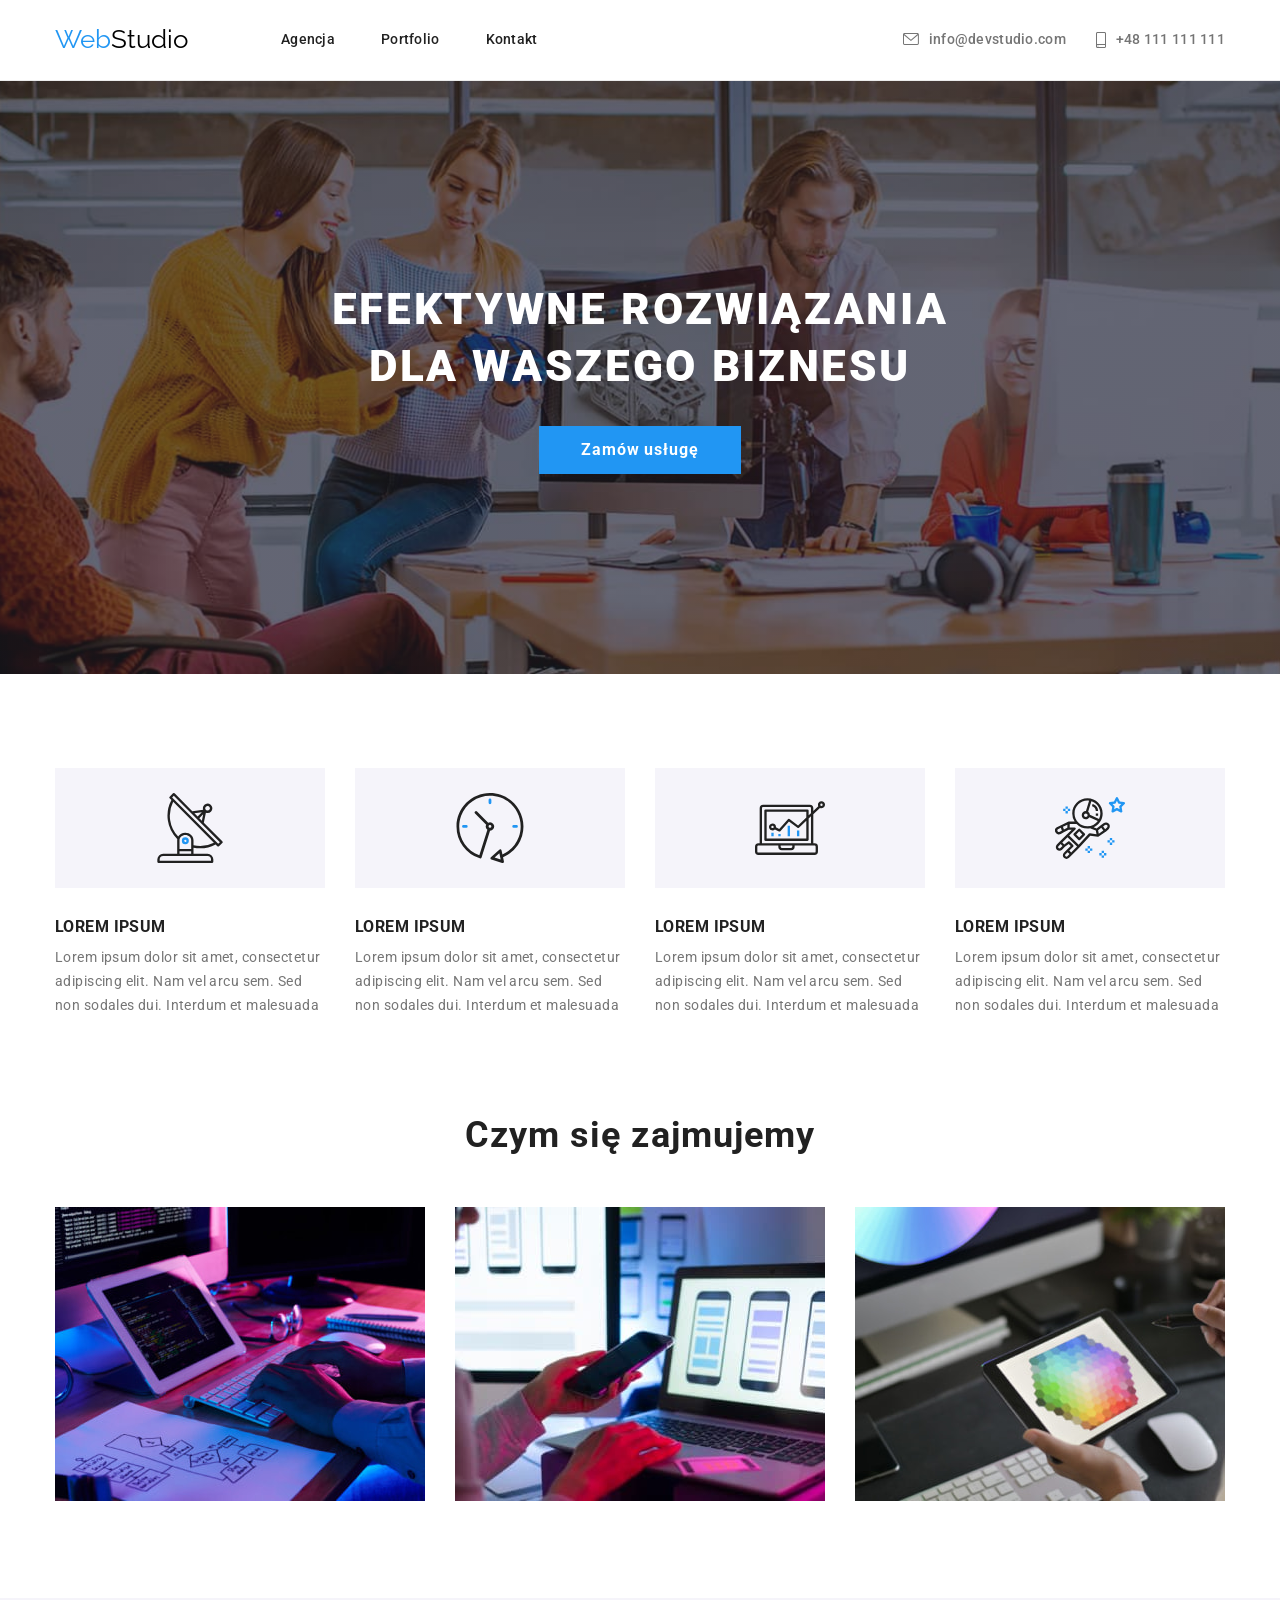
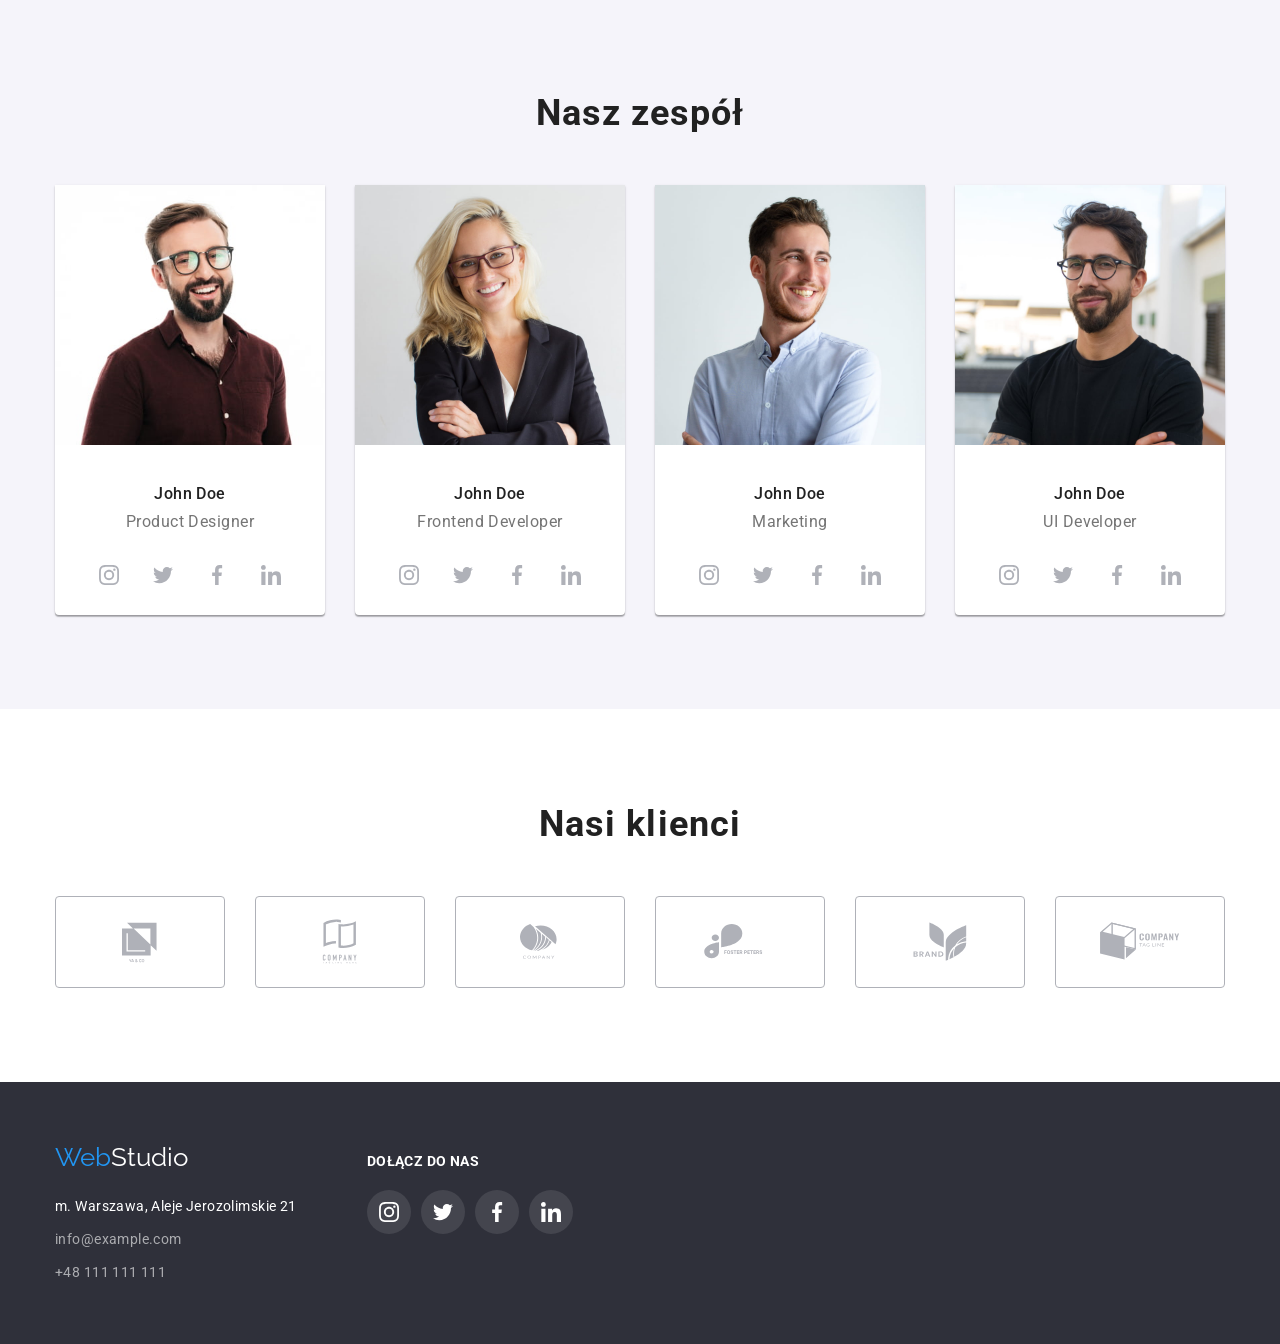
==== index.html @ 9d27f9e3 "contact icons coding changes" ====
<!DOCTYPE html>
<html lang="pl">
  <head>
    <meta charset="utf-8" />
    <link
      rel="stylesheet"
      href="https://cdnjs.cloudflare.com/ajax/libs/modern-normalize/1.1.0/modern-normalize.min.css"
    />
    <link rel="preconnect" href="https://fonts.googleapis.com" />
    <link rel="preconnect" href="https://fonts.gstatic.com" crossorigin />
    <link
      href="https://fonts.googleapis.com/css2?family=Raleway:wght@700&family=Roboto:wght@400;500;700;900&display=swap"
      rel="stylesheet"
    />
    <link rel="stylesheet" href="./css/styles.css" />
    <title>WebStudio - agencja interaktywna</title>
  </head>
  <body>
    <header>
      <div class="container header">
        <a href="./" class="logo"> <span class="logo-blue">Web</span>Studio</a>
        <nav>
          <ul class="nav-links">
            <li><a href="#">Agencja</a></li>
            <li>
              <a href="./portfolio.html">Portfolio</a>
            </li>
            <li><a href="#">Kontakt</a></li>
          </ul>
        </nav>
        <ul class="nav-links contact">
          <li class="contact-icons">
            <a href="mailto:info@devstudio.com">
              <svg width="16" height="12">
                <use href="./images/icons.svg#icon-envelope"></use>
              </svg>
              info@devstudio.com
            </a>
          </li>
          <li class="contact-icons">
            <a href="tel:+48111111111">
              <svg width="10" height="16">
                <use href="./images/icons.svg#icon-smartphone"></use>
              </svg>
              +48 111 111 111
            </a>
          </li>
        </ul>
      </div>
    </header>
    <main>
      <section class="section order">
        <div class="container">
          <h1>
            Efektywne rozwiązania
            <br />
            dla waszego biznesu
          </h1>
          <button type="button" class="order-button">Zamów usługę</button>
        </div>
      </section>
      <section class="section examples">
        <div class="container">
          <ul class="examples-cards">
            <li class="examples-cards-item">
              <div class="examples-icons-bg">
                <svg class="examples-icons" width="70" height="70">
                  <use href="images/icons.svg#icon-antenna"></use>
                </svg>
              </div>
              <h3>Lorem ipsum</h3>
              <p>
                Lorem ipsum dolor sit amet, consectetur adipiscing elit. Nam vel arcu sem. Sed non sodales dui. Interdum
                et malesuada
              </p>
            </li>
            <li class="examples-cards-item">
              <div class="examples-icons-bg">
                <svg class="examples-icons" width="70" height="70">
                  <use href="images/icons.svg#icon-clock"></use>
                </svg>
              </div>
              <h3>Lorem ipsum</h3>
              <p>
                Lorem ipsum dolor sit amet, consectetur adipiscing elit. Nam vel arcu sem. Sed non sodales dui. Interdum
                et malesuada
              </p>
            </li>
            <li class="examples-cards-item">
              <div class="examples-icons-bg">
                <svg class="examples-icons" width="70" height="70">
                  <use href="images/icons.svg#icon-diagram"></use>
                </svg>
              </div>
              <h3>Lorem ipsum</h3>
              <p>
                Lorem ipsum dolor sit amet, consectetur adipiscing elit. Nam vel arcu sem. Sed non sodales dui. Interdum
                et malesuada
              </p>
            </li>
            <li class="examples-cards-item">
              <div class="examples-icons-bg">
                <svg class="examples-icons" width="70" height="70">
                  <use href="images/icons.svg#icon-astronaut"></use>
                </svg>
              </div>
              <h3>Lorem ipsum</h3>
              <p>
                Lorem ipsum dolor sit amet, consectetur adipiscing elit. Nam vel arcu sem. Sed non sodales dui. Interdum
                et malesuada
              </p>
            </li>
          </ul>
          <h2>Czym się zajmujemy</h2>
          <ul class="info-cards">
            <li>
              <img
                src="images/box-1.jpg"
                alt="Schemat blokowy na kartce papieru, dłonie na klawiaturze, tablet i monitor"
                width="370"
                height="294"
              />
            </li>
            <li>
              <img src="images/box-2.jpg" alt="Dłonie trzymają smartfon i dotykają laptopa" width="370" height="294" />
            </li>
            <li>
              <img src="images/box-3.jpg" alt="Dłonie trzymają tablet i rysik, w tle iMac" width="370" height="294" />
            </li>
          </ul>
        </div>
      </section>
      <section class="section team">
        <div class="container">
          <h2>Nasz zespół</h2>
          <ul class="team-cards">
            <li>
              <figure>
                <img src="images/product.jpg" alt="Osoba zajmująca się tworzeniem produktów" width="270" height="260" />
                <figcaption>
                  <span class="team-name">John Doe</span>
                  <br />
                  <span class="team-descr">Product Designer</span>
                </figcaption>
              </figure>
              <ul class="team-social">
                <li>
                  <a href="#">
                    <svg class="team-social-icon" width="20" height="20">
                      <use href="./images/icons.svg#icon-instagram"></use>
                    </svg>
                  </a>
                </li>
                <li>
                  <a href="#">
                    <svg class="team-social-icon" width="20" height="20">
                      <use href="./images/icons.svg#icon-twitter"></use>
                    </svg>
                  </a>
                </li>
                <li>
                  <a href="#">
                    <svg class="team-social-icon" width="20" height="20">
                      <use href="./images/icons.svg#icon-facebook"></use>
                    </svg>
                  </a>
                </li>
                <li>
                  <a href="#">
                    <svg class="team-social-icon" width="20" height="20">
                      <use href="./images/icons.svg#icon-linkedin"></use>
                    </svg>
                  </a>
                </li>
              </ul>
            </li>
            <li>
              <figure>
                <img src="images/frontend.jpg" alt="Osoba zajmująca się frontendem" width="270" height="260" />
                <figcaption>
                  <span class="team-name">John Doe</span>
                  <br />
                  <span class="team-descr">Frontend Developer</span>
                </figcaption>
              </figure>
              <ul class="team-social">
                <li>
                  <a href="#">
                    <svg class="team-social-icon" width="20" height="20">
                      <use href="./images/icons.svg#icon-instagram"></use>
                    </svg>
                  </a>
                </li>
                <li>
                  <a href="#">
                    <svg class="team-social-icon" width="20" height="20">
                      <use href="./images/icons.svg#icon-twitter"></use>
                    </svg>
                  </a>
                </li>
                <li>
                  <a href="#">
                    <svg class="team-social-icon" width="20" height="20">
                      <use href="./images/icons.svg#icon-facebook"></use>
                    </svg>
                  </a>
                </li>
                <li>
                  <a href="#">
                    <svg class="team-social-icon" width="20" height="20">
                      <use href="./images/icons.svg#icon-linkedin"></use>
                    </svg>
                  </a>
                </li>
              </ul>
            </li>
            <li>
              <figure>
                <img src="images/marketing.jpg" alt="Osoba zajmująca się marketingiem" width="270" height="260" />
                <figcaption>
                  <span class="team-name">John Doe</span>
                  <br />
                  <span class="team-descr">Marketing</span>
                </figcaption>
              </figure>
              <ul class="team-social">
                <li>
                  <a href="#">
                    <svg class="team-social-icon" width="20" height="20">
                      <use href="./images/icons.svg#icon-instagram"></use>
                    </svg>
                  </a>
                </li>
                <li>
                  <a href="#">
                    <svg class="team-social-icon" width="20" height="20">
                      <use href="./images/icons.svg#icon-twitter"></use>
                    </svg>
                  </a>
                </li>
                <li>
                  <a href="#">
                    <svg class="team-social-icon" width="20" height="20">
                      <use href="./images/icons.svg#icon-facebook"></use>
                    </svg>
                  </a>
                </li>
                <li>
                  <a href="#">
                    <svg class="team-social-icon" width="20" height="20">
                      <use href="./images/icons.svg#icon-linkedin"></use>
                    </svg>
                  </a>
                </li>
              </ul>
            </li>
            <li>
              <figure>
                <img src="images/ui.jpg" alt="Osoba zajmująca się interfejsem" width="270" height="260" />
                <figcaption>
                  <span class="team-name">John Doe</span>
                  <br />
                  <span class="team-descr">UI Developer</span>
                </figcaption>
              </figure>
              <ul class="team-social">
                <li>
                  <a href="#">
                    <svg class="team-social-icon" width="20" height="20">
                      <use href="./images/icons.svg#icon-instagram"></use>
                    </svg>
                  </a>
                </li>
                <li>
                  <a href="#">
                    <svg class="team-social-icon" width="20" height="20">
                      <use href="./images/icons.svg#icon-twitter"></use>
                    </svg>
                  </a>
                </li>
                <li>
                  <a href="#">
                    <svg class="team-social-icon" width="20" height="20">
                      <use href="./images/icons.svg#icon-facebook"></use>
                    </svg>
                  </a>
                </li>
                <li>
                  <a href="#">
                    <svg class="team-social-icon" width="20" height="20">
                      <use href="./images/icons.svg#icon-linkedin"></use>
                    </svg>
                  </a>
                </li>
              </ul>
            </li>
          </ul>
        </div>
      </section>
      <section class="section client">
        <div class="container">
          <h2>Nasi klienci</h2>
          <ul class="client-cards">
            <li>
              <a href="#">
                <svg class="client-logo" width="170" height="92">
                  <use href="images/icons.svg#icon-client-1"></use>
                </svg>
              </a>
            </li>
            <li>
              <a href="#">
                <svg class="client-logo" width="170" height="92">
                  <use href="images/icons.svg#icon-client-2"></use>
                </svg>
              </a>
            </li>
            <li>
              <a href="#">
                <svg class="client-logo" width="170" height="92">
                  <use href="images/icons.svg#icon-client-3"></use>
                </svg>
              </a>
            </li>
            <li>
              <a href="#">
                <svg class="client-logo" width="170" height="92">
                  <use href="images/icons.svg#icon-client-4"></use>
                </svg>
              </a>
            </li>
            <li>
              <a href="#">
                <svg class="client-logo" width="170" height="92">
                  <use href="images/icons.svg#icon-client-5"></use>
                </svg>
              </a>
            </li>
            <li>
              <a href="#">
                <svg class="client-logo" width="170" height="92">
                  <use href="images/icons.svg#icon-client-6"></use>
                </svg>
              </a>
            </li>
          </ul>
        </div>
      </section>
    </main>
    <footer>
      <div class="container footer">
        <div class="footer-address">
          <a href="/" class="logo logo-white"><span class="logo-blue">Web</span>Studio</a>
          <address>
            <p>m. Warszawa, Aleje Jerozolimskie 21</p>
            <p><a href="mailto:info@example.com">info@example.com</a></p>
            <p><a href="tel:+48111111111">+48 111 111 111</a></p>
          </address>
        </div>
        <div class="footer-social">
          <h4>Dołącz do nas</h4>
          <ul class="footer-social-icons">
            <li>
              <a href="#">
                <svg class="footer-social-icon" width="20" height="20">
                  <use href="./images/icons.svg#icon-instagram"></use>
                </svg>
              </a>
            </li>
            <li>
              <a href="#">
                <svg class="footer-social-icon" width="20" height="20">
                  <use href="./images/icons.svg#icon-twitter"></use>
                </svg>
              </a>
            </li>
            <li>
              <a href="#">
                <svg class="footer-social-icon" width="20" height="20">
                  <use href="./images/icons.svg#icon-facebook"></use>
                </svg>
              </a>
            </li>
            <li>
              <a href="#">
                <svg class="footer-social-icon" width="20" height="20">
                  <use href="./images/icons.svg#icon-linkedin"></use>
                </svg>
              </a>
            </li>
          </ul>
        </div>
      </div>
    </footer>
  </body>
</html>
---- css/styles.css ----
:root {
  --white-color: #fff;
  --team-color: #f5f4fa;
  --black-color: #000;
  --brand-color: #212121;
  --link-color: #2196f3;
  --contact-color: #757575;
  --icons-color: #afb1b8;
  --border-color: #eee;
  --footer-contact-color: rgba(255, 255, 255, 0.6);
  --bg-color: #2f303a;
}

* {
  box-sizing: border-box;
}

body {
  font-family: 'Roboto', sans-serif;
  color: var(--brand-color);
}

h1,
h2,
h3,
h4,
h5,
h6,
p,
figure,
ul {
  margin: 0;
  padding: 0;
}

ul {
  list-style: none;
}

header {
  border-bottom: 1px solid #ececec;
}

header .container {
  padding-top: 24px;
  padding-bottom: 25px;
}

.container {
  max-width: 1200px;
  margin: 0 auto;
  padding: 0 15px;
}

.section {
  padding: 94px 0;
}

.header {
  display: flex;
  align-items: center;
  justify-content: space-between;
}

.logo {
  font-family: 'Raleway', sans-serif;
  font-size: 26px;
  text-decoration: none;
  line-height: 1.2;
  color: var(--black-color);
}

.logo-white {
  color: var(--white-color);
}

.nav-links {
  display: flex;
  flex-direction: row;
}

.nav-links li a {
  color: var(--brand-color);
  font-weight: 500;
  font-size: 14px;
  letter-spacing: 0.02em;
  line-height: 1.1;
  text-decoration: none;
}

.nav-links li a:hover,
.logo-blue,
.nav-links li a:focus,
.contact-links li a:hover,
.contact-links li a:focus {
  color: var(--link-color);
}

nav {
  flex-grow: 1;
  margin-left: 93px;
}

.nav-links li:not(:last-child) {
  margin-right: 46px;
}

.contact li:not(:last-child) {
  margin-right: 30px;
}

.contact .contact-icons a {
  fill: var(--contact-color);
  color: var(--contact-color);
}

.contact .contact-icons a:hover,
.contact .contact-icons a:focus {
  fill: var(--link-color);
}

.contact .contact-icons svg {
  margin-right: 10px;
}

.order {
  max-width: 1600px;
  background-image: linear-gradient(to right, rgba(47, 48, 58, 0.4), rgba(47, 48, 58, 0.4)),
    url('../images/order-bg.jpg');
  background-repeat: no-repeat;
  background-position: center;
  background-size: cover;
  margin: auto;
}

.order .container {
  padding-top: 106px;
  padding-bottom: 106px;
}

.order h1 {
  text-align: center;
  text-transform: uppercase;
  font-weight: 900;
  font-size: 44px;
  line-height: 1.3;
  letter-spacing: 0.06em;
  color: var(--white-color);
}

.order button {
  margin-top: 30px;
}

.order-button {
  margin: 0 auto;
  display: block;
  border: 0;
  text-align: center;
  letter-spacing: 0.06em;
  font-weight: 700;
  font-size: 16px;
  line-height: 1.8;
  padding: 10px 42px;
  background-color: var(--link-color);
  color: var(--white-color);
}

.examples-cards,
.portfolio,
.info-cards,
.team-cards,
.client-cards {
  display: flex;
  flex-wrap: wrap;
  gap: 30px;
}

.examples {
  font-size: 14px;
  letter-spacing: 0.03em;
}

.examples-cards li {
  flex-basis: calc((100% - 90px) / 4);
}

.client-cards li {
  flex-basis: calc((100% - 150px) / 6);
}

.info-cards li,
.portfolio li {
  flex-basis: calc((100% - 60px) / 3);
}

.examples-cards-item h3 {
  font-weight: 700;
  line-height: 1.1;
  text-transform: uppercase;
  color: var(--brand-color);
}

.examples-cards-item p {
  margin-top: 10px;
  font-weight: 400;
  line-height: 1.7;
  color: var(--contact-color);
}

.examples-icons-bg {
  background-color: var(--team-color);
  padding: 25px 100px;
  margin-bottom: 30px;
}

.examples-icons,
.client-logo {
  display: block;
  margin: 0 auto;
}

.client-logo {
  border: 1px solid var(--icons-color);
  border-radius: 4px;
  fill: var(--icons-color);
}

.client-logo:hover,
.client-logo:focus {
  fill: var(--link-color);
  border-color: var(--link-color);
}

.examples h2 {
  margin-top: 96px;
}

.examples h2,
.team h2,
.client h2 {
  margin-bottom: 50px;
  font-weight: 700;
  font-size: 36px;
  line-height: 1.2;
  text-align: center;
  letter-spacing: 0.03em;
  color: var(--brand-color);
}

.team {
  background-color: var(--team-color);
}

.team-cards > li {
  background-color: var(--white-color);
  flex-basis: calc((100% - 90px) / 4);
  box-shadow: 0px 1px 3px rgba(0, 0, 0, 0.12), 0px 1px 1px rgba(0, 0, 0, 0.14), 0px 2px 1px rgba(0, 0, 0, 0.2);
  border-radius: 0px 0px 4px 4px;
}

.team-cards figcaption {
  margin-top: 30px;
  margin-bottom: 16px;
  font-size: 16px;
  line-height: 1.8;
  letter-spacing: 0.03em;
  text-align: center;
}

.team-cards .team-name {
  font-weight: 500;
  color: var(--brand-color);
}

.team-cards .team-descr {
  color: var(--contact-color);
}

.team-social {
  display: flex;
  align-items: center;
  justify-content: center;
  margin-bottom: 18px;
}

.team-social > li:not(:last-child),
.footer-social-icons > li:not(:last-child) {
  margin-right: 10px;
}

.team-social > li a {
  fill: var(--icons-color);
  padding: 12px;
  display: block;
}

.team-social > li a:hover,
.team-social > li a:focus {
  background-color: var(--link-color);
  border-radius: 50%;
  fill: var(--white-color);
}

footer {
  background-color: var(--bg-color);
}

footer .container {
  padding-top: 60px;
  padding-bottom: 60px;
}

.footer,
.footer-social-icons {
  display: flex;
  justify-content: flex-start;
}

.footer-address {
  margin-right: 70px;
}

.footer-address p {
  font-style: normal;
  font-size: 14px;
  line-height: 24px;
  letter-spacing: 0.03em;
}

.footer-address p:not(:first-child) {
  margin-top: 9px;
}

.footer-address p:first-child {
  color: var(--white-color);
}

.footer-address address {
  margin-top: 20px;
}

.footer-address p a {
  text-decoration: none;
  color: var(--footer-contact-color);
}

.footer-address p a:hover,
.footer-address p a:focus {
  background-color: var(--link-color);
}

.footer-social {
  margin-top: 12px;
}

.footer-social h4 {
  margin-bottom: 20px;
  color: var(--white-color);
  font-weight: 700;
  font-size: 14px;
  line-height: 1.1;
  letter-spacing: 0.03em;
  text-transform: uppercase;
}

.footer-social-icons > li a {
  fill: var(--white-color);
  display: block;
  padding: 12px;
  border-radius: 50%;
  background-color: rgba(255, 255, 255, 0.1);
}

.footer-social-icons > li a:hover,
.footer-social-icons > li a:focus {
  background-color: var(--link-color);
}

.no-gap,
.team-social-icon,
.footer-social-icon {
  display: block;
}

.portfolio-buttons {
  margin-bottom: 50px;
}

.portfolio-buttons-list,
.contact .contact-icons a {
  display: flex;
  justify-content: center;
  align-items: center;
}

.portfolio-buttons-list > li:not(:last-child) {
  margin-right: 8px;
}

.portfolio-buttons-list button {
  border: 0;
  border-radius: 4px;
  background-color: var(--team-color);
  color: var(--brand-color);
  font-weight: 500;
  font-size: 16px;
  line-height: 1.6;
  text-align: center;
  letter-spacing: 0.03em;
  padding: 6px 22px;
}

.portfolio-buttons-list button:focus,
.portfolio-buttons-list button:hover {
  box-shadow: 0px 3px 1px rgba(0, 0, 0, 0.1), 0px 1px 2px rgba(0, 0, 0, 0.08), 0px 2px 2px rgba(0, 0, 0, 0.12);
  background-color: var(--link-color);
  color: var(--white-color);
}

.portfolio-item:hover {
  box-shadow: 0px 1px 1px rgba(0, 0, 0, 0.12), 0px 4px 4px rgba(0, 0, 0, 0.06), 1px 4px 6px rgba(0, 0, 0, 0.16);
}

.portfolio figcaption {
  border-bottom: 1px solid var(--border-color);
  border-right: 1px solid var(--border-color);
  border-left: 1px solid var(--border-color);
  padding: 20px 24px;
}

.portfolio-item-name {
  font-weight: 700;
  font-size: 18px;
  line-height: 2;
  letter-spacing: 0.06em;
  color: var(--brand-color);
}

.portfolio-item-spec {
  font-weight: 400;
  font-size: 16px;
  line-height: 1.8;
  letter-spacing: 0.03em;
  color: var(--contact-color);
}
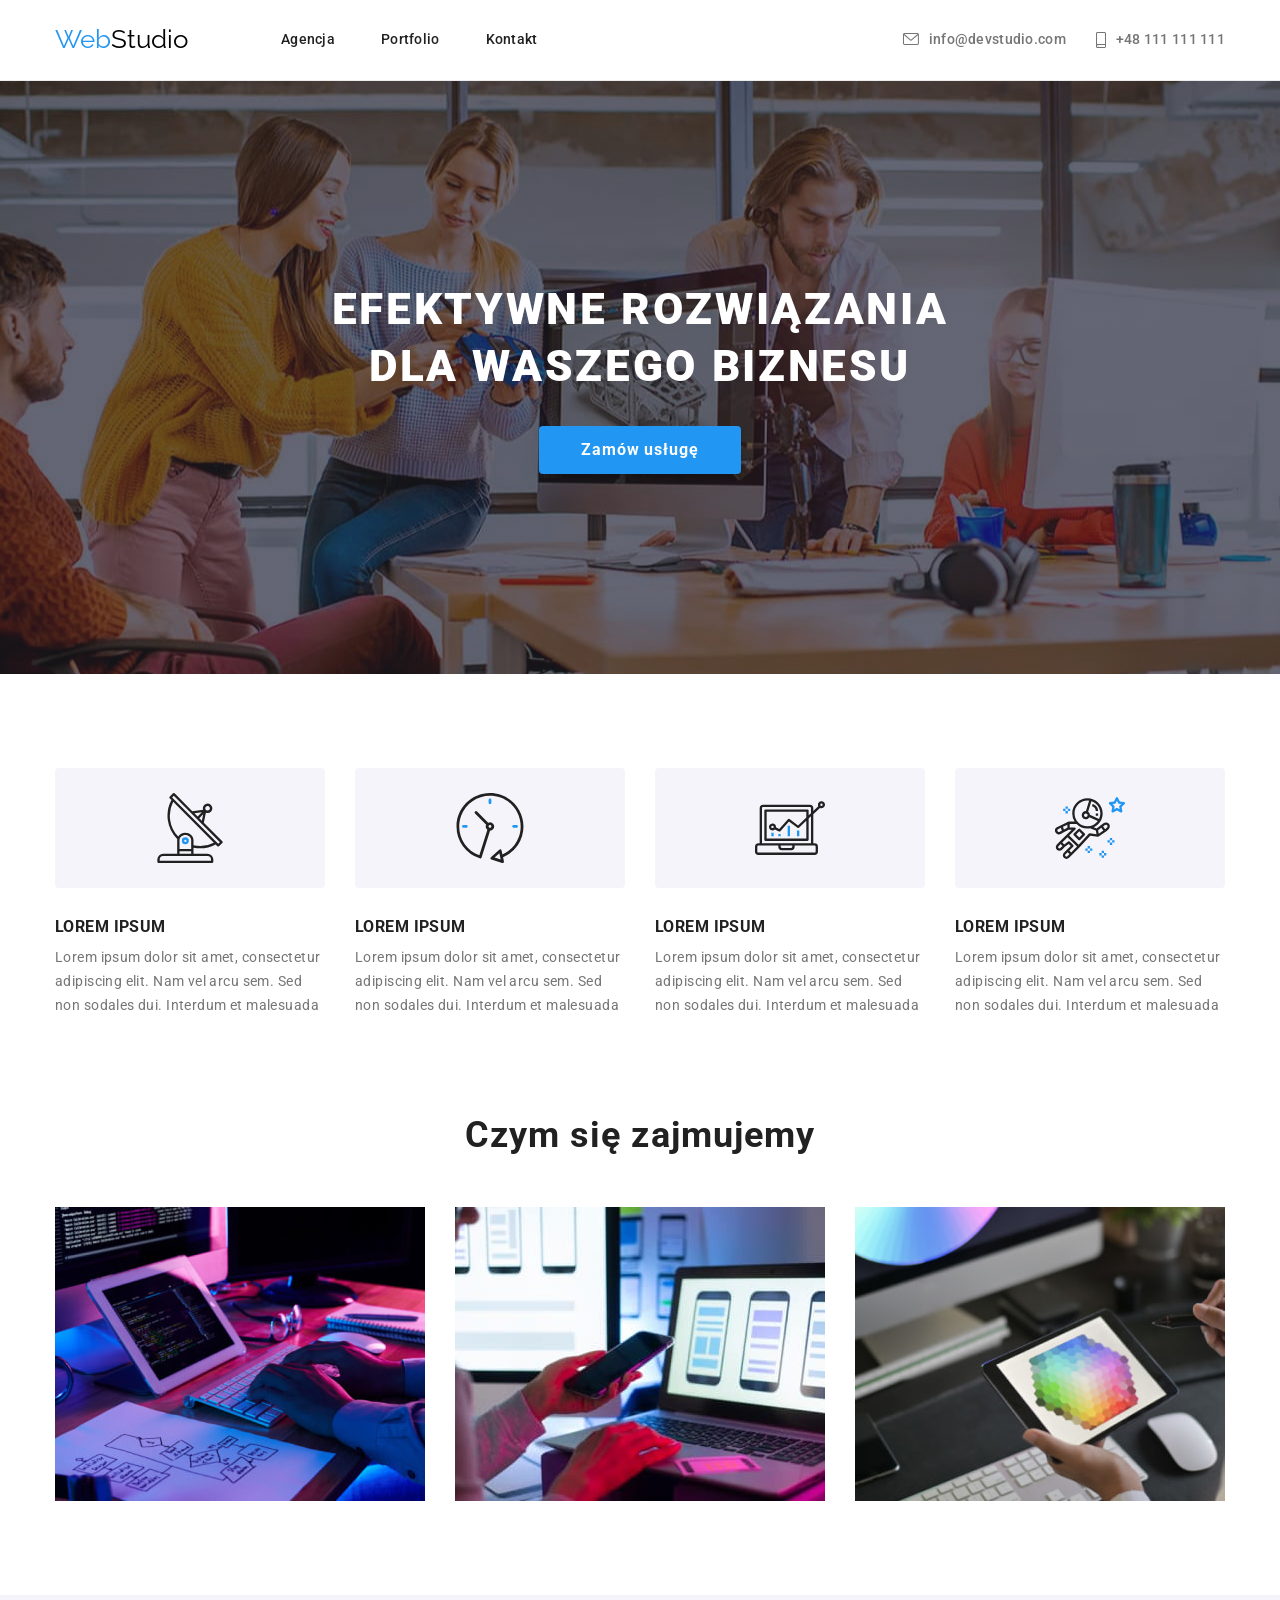
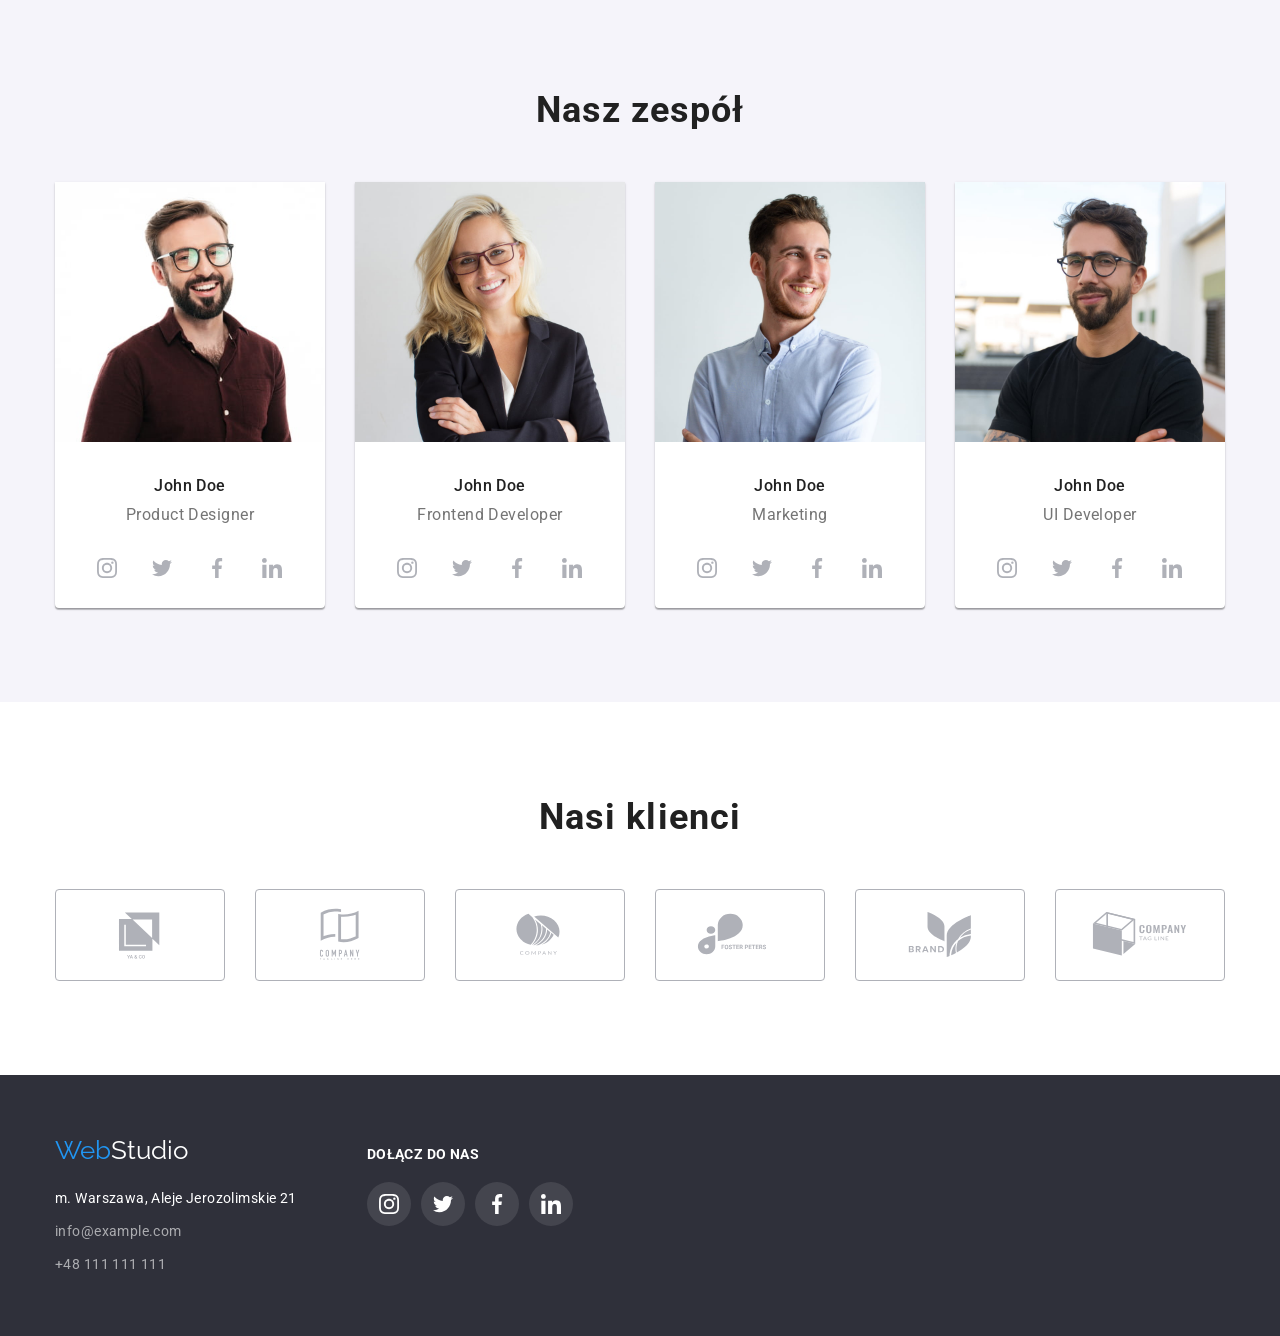
==== commit f57ba434: "class names changes, removing unnecessary styles" ====
--- a/index.html
+++ b/index.html
@@ -6,8 +6,6 @@
       rel="stylesheet"
       href="https://cdnjs.cloudflare.com/ajax/libs/modern-normalize/1.1.0/modern-normalize.min.css"
     />
-    <link rel="preconnect" href="https://fonts.googleapis.com" />
-    <link rel="preconnect" href="https://fonts.gstatic.com" crossorigin />
     <link
       href="https://fonts.googleapis.com/css2?family=Raleway:wght@700&family=Roboto:wght@400;500;700;900&display=swap"
       rel="stylesheet"
@@ -16,20 +14,19 @@
     <title>WebStudio - agencja interaktywna</title>
   </head>
   <body>
-    <header>
-      <div class="container header">
-        <a href="./" class="logo"> <span class="logo-blue">Web</span>Studio</a>
+    <!--HEADER-->
+    <header class="page-header">
+      <div class="container page-nav">
+        <a href="./" class="logo"><span class="logo-blue">Web</span>Studio</a>
         <nav>
           <ul class="nav-links">
-            <li><a href="#">Agencja</a></li>
-            <li>
-              <a href="./portfolio.html">Portfolio</a>
-            </li>
-            <li><a href="#">Kontakt</a></li>
+            <li><a href="">Agencja</a></li>
+            <li><a href="./portfolio.html">Portfolio</a></li>
+            <li><a href="">Kontakt</a></li>
           </ul>
         </nav>
-        <ul class="nav-links contact">
-          <li class="contact-icons">
+        <ul class="nav-links contact-links">
+          <li>
             <a href="mailto:info@devstudio.com">
               <svg width="16" height="12">
                 <use href="./images/icons.svg#icon-envelope"></use>
@@ -37,7 +34,7 @@
               info@devstudio.com
             </a>
           </li>
-          <li class="contact-icons">
+          <li>
             <a href="tel:+48111111111">
               <svg width="10" height="16">
                 <use href="./images/icons.svg#icon-smartphone"></use>
@@ -48,21 +45,22 @@
         </ul>
       </div>
     </header>
+    <!--MAIN / hero content-->
     <main>
-      <section class="section order">
+      <section class="hero-content section">
         <div class="container">
           <h1>
-            Efektywne rozwiązania
-            <br />
+            Efektywne rozwiązania<br />
             dla waszego biznesu
           </h1>
-          <button type="button" class="order-button">Zamów usługę</button>
+          <button type="button" class="hero-button">Zamów usługę</button>
         </div>
       </section>
-      <section class="section examples">
+      <!--examples content-->
+      <section class="examples-content section">
         <div class="container">
           <ul class="examples-cards">
-            <li class="examples-cards-item">
+            <li>
               <div class="examples-icons-bg">
                 <svg class="examples-icons" width="70" height="70">
                   <use href="images/icons.svg#icon-antenna"></use>
@@ -70,11 +68,11 @@
               </div>
               <h3>Lorem ipsum</h3>
               <p>
-                Lorem ipsum dolor sit amet, consectetur adipiscing elit. Nam vel arcu sem. Sed non sodales dui. Interdum
-                et malesuada
+                Lorem ipsum dolor sit amet, consectetur adipiscing elit. Nam vel
+                arcu sem. Sed non sodales dui. Interdum et malesuada
               </p>
             </li>
-            <li class="examples-cards-item">
+            <li>
               <div class="examples-icons-bg">
                 <svg class="examples-icons" width="70" height="70">
                   <use href="images/icons.svg#icon-clock"></use>
@@ -82,11 +80,11 @@
               </div>
               <h3>Lorem ipsum</h3>
               <p>
-                Lorem ipsum dolor sit amet, consectetur adipiscing elit. Nam vel arcu sem. Sed non sodales dui. Interdum
-                et malesuada
+                Lorem ipsum dolor sit amet, consectetur adipiscing elit. Nam vel
+                arcu sem. Sed non sodales dui. Interdum et malesuada
               </p>
             </li>
-            <li class="examples-cards-item">
+            <li>
               <div class="examples-icons-bg">
                 <svg class="examples-icons" width="70" height="70">
                   <use href="images/icons.svg#icon-diagram"></use>
@@ -94,11 +92,11 @@
               </div>
               <h3>Lorem ipsum</h3>
               <p>
-                Lorem ipsum dolor sit amet, consectetur adipiscing elit. Nam vel arcu sem. Sed non sodales dui. Interdum
-                et malesuada
+                Lorem ipsum dolor sit amet, consectetur adipiscing elit. Nam vel
+                arcu sem. Sed non sodales dui. Interdum et malesuada
               </p>
             </li>
-            <li class="examples-cards-item">
+            <li>
               <div class="examples-icons-bg">
                 <svg class="examples-icons" width="70" height="70">
                   <use href="images/icons.svg#icon-astronaut"></use>
@@ -106,37 +104,53 @@
               </div>
               <h3>Lorem ipsum</h3>
               <p>
-                Lorem ipsum dolor sit amet, consectetur adipiscing elit. Nam vel arcu sem. Sed non sodales dui. Interdum
-                et malesuada
+                Lorem ipsum dolor sit amet, consectetur adipiscing elit. Nam vel
+                arcu sem. Sed non sodales dui. Interdum et malesuada
               </p>
             </li>
           </ul>
           <h2>Czym się zajmujemy</h2>
-          <ul class="info-cards">
+          <ul class="examples-info-cards">
             <li>
               <img
-                src="images/box-1.jpg"
+                src="./images/box-1.jpg"
                 alt="Schemat blokowy na kartce papieru, dłonie na klawiaturze, tablet i monitor"
                 width="370"
                 height="294"
               />
             </li>
             <li>
-              <img src="images/box-2.jpg" alt="Dłonie trzymają smartfon i dotykają laptopa" width="370" height="294" />
-            </li>
-            <li>
-              <img src="images/box-3.jpg" alt="Dłonie trzymają tablet i rysik, w tle iMac" width="370" height="294" />
+              <img
+                src="./images/box-2.jpg"
+                alt="Dłonie trzymają smartfon i dotykają laptopa"
+                width="370"
+                height="294"
+              />
+            </li>
+            <li>
+              <img
+                src="./images/box-3.jpg"
+                alt="Dłonie trzymają tablet i rysik, w tle iMac"
+                width="370"
+                height="294"
+              />
             </li>
           </ul>
         </div>
       </section>
-      <section class="section team">
+      <!--team content-->
+      <section class="team-content section">
         <div class="container">
           <h2>Nasz zespół</h2>
           <ul class="team-cards">
             <li>
               <figure>
-                <img src="images/product.jpg" alt="Osoba zajmująca się tworzeniem produktów" width="270" height="260" />
+                <img
+                  src="images/product.jpg"
+                  alt="Osoba zajmująca się tworzeniem produktów"
+                  width="270"
+                  height="260"
+                />
                 <figcaption>
                   <span class="team-name">John Doe</span>
                   <br />
@@ -146,28 +160,28 @@
               <ul class="team-social">
                 <li>
                   <a href="#">
-                    <svg class="team-social-icon" width="20" height="20">
+                    <svg width="20" height="20">
                       <use href="./images/icons.svg#icon-instagram"></use>
                     </svg>
                   </a>
                 </li>
                 <li>
                   <a href="#">
-                    <svg class="team-social-icon" width="20" height="20">
+                    <svg width="20" height="20">
                       <use href="./images/icons.svg#icon-twitter"></use>
                     </svg>
                   </a>
                 </li>
                 <li>
                   <a href="#">
-                    <svg class="team-social-icon" width="20" height="20">
+                    <svg width="20" height="20">
                       <use href="./images/icons.svg#icon-facebook"></use>
                     </svg>
                   </a>
                 </li>
                 <li>
                   <a href="#">
-                    <svg class="team-social-icon" width="20" height="20">
+                    <svg width="20" height="20">
                       <use href="./images/icons.svg#icon-linkedin"></use>
                     </svg>
                   </a>
@@ -176,7 +190,12 @@
             </li>
             <li>
               <figure>
-                <img src="images/frontend.jpg" alt="Osoba zajmująca się frontendem" width="270" height="260" />
+                <img
+                  src="images/frontend.jpg"
+                  alt="Osoba zajmująca się frontendem"
+                  width="270"
+                  height="260"
+                />
                 <figcaption>
                   <span class="team-name">John Doe</span>
                   <br />
@@ -186,28 +205,28 @@
               <ul class="team-social">
                 <li>
                   <a href="#">
-                    <svg class="team-social-icon" width="20" height="20">
+                    <svg width="20" height="20">
                       <use href="./images/icons.svg#icon-instagram"></use>
                     </svg>
                   </a>
                 </li>
                 <li>
                   <a href="#">
-                    <svg class="team-social-icon" width="20" height="20">
+                    <svg width="20" height="20">
                       <use href="./images/icons.svg#icon-twitter"></use>
                     </svg>
                   </a>
                 </li>
                 <li>
                   <a href="#">
-                    <svg class="team-social-icon" width="20" height="20">
+                    <svg width="20" height="20">
                       <use href="./images/icons.svg#icon-facebook"></use>
                     </svg>
                   </a>
                 </li>
                 <li>
                   <a href="#">
-                    <svg class="team-social-icon" width="20" height="20">
+                    <svg width="20" height="20">
                       <use href="./images/icons.svg#icon-linkedin"></use>
                     </svg>
                   </a>
@@ -216,7 +235,12 @@
             </li>
             <li>
               <figure>
-                <img src="images/marketing.jpg" alt="Osoba zajmująca się marketingiem" width="270" height="260" />
+                <img
+                  src="images/marketing.jpg"
+                  alt="Osoba zajmująca się marketingiem"
+                  width="270"
+                  height="260"
+                />
                 <figcaption>
                   <span class="team-name">John Doe</span>
                   <br />
@@ -226,28 +250,28 @@
               <ul class="team-social">
                 <li>
                   <a href="#">
-                    <svg class="team-social-icon" width="20" height="20">
+                    <svg width="20" height="20">
                       <use href="./images/icons.svg#icon-instagram"></use>
                     </svg>
                   </a>
                 </li>
                 <li>
                   <a href="#">
-                    <svg class="team-social-icon" width="20" height="20">
+                    <svg width="20" height="20">
                       <use href="./images/icons.svg#icon-twitter"></use>
                     </svg>
                   </a>
                 </li>
                 <li>
                   <a href="#">
-                    <svg class="team-social-icon" width="20" height="20">
+                    <svg width="20" height="20">
                       <use href="./images/icons.svg#icon-facebook"></use>
                     </svg>
                   </a>
                 </li>
                 <li>
                   <a href="#">
-                    <svg class="team-social-icon" width="20" height="20">
+                    <svg width="20" height="20">
                       <use href="./images/icons.svg#icon-linkedin"></use>
                     </svg>
                   </a>
@@ -256,7 +280,12 @@
             </li>
             <li>
               <figure>
-                <img src="images/ui.jpg" alt="Osoba zajmująca się interfejsem" width="270" height="260" />
+                <img
+                  src="images/ui.jpg"
+                  alt="Osoba zajmująca się interfejsem"
+                  width="270"
+                  height="260"
+                />
                 <figcaption>
                   <span class="team-name">John Doe</span>
                   <br />
@@ -266,28 +295,28 @@
               <ul class="team-social">
                 <li>
                   <a href="#">
-                    <svg class="team-social-icon" width="20" height="20">
+                    <svg width="20" height="20">
                       <use href="./images/icons.svg#icon-instagram"></use>
                     </svg>
                   </a>
                 </li>
                 <li>
                   <a href="#">
-                    <svg class="team-social-icon" width="20" height="20">
+                    <svg width="20" height="20">
                       <use href="./images/icons.svg#icon-twitter"></use>
                     </svg>
                   </a>
                 </li>
                 <li>
                   <a href="#">
-                    <svg class="team-social-icon" width="20" height="20">
+                    <svg width="20" height="20">
                       <use href="./images/icons.svg#icon-facebook"></use>
                     </svg>
                   </a>
                 </li>
                 <li>
                   <a href="#">
-                    <svg class="team-social-icon" width="20" height="20">
+                    <svg width="20" height="20">
                       <use href="./images/icons.svg#icon-linkedin"></use>
                     </svg>
                   </a>
@@ -297,48 +326,49 @@
           </ul>
         </div>
       </section>
-      <section class="section client">
+      <!--client content-->
+      <section class="client-content section">
         <div class="container">
           <h2>Nasi klienci</h2>
           <ul class="client-cards">
             <li>
               <a href="#">
-                <svg class="client-logo" width="170" height="92">
+                <svg class="client-logo" width="106" height="60">
                   <use href="images/icons.svg#icon-client-1"></use>
                 </svg>
               </a>
             </li>
             <li>
               <a href="#">
-                <svg class="client-logo" width="170" height="92">
+                <svg class="client-logo" width="106" height="60">
                   <use href="images/icons.svg#icon-client-2"></use>
                 </svg>
               </a>
             </li>
             <li>
               <a href="#">
-                <svg class="client-logo" width="170" height="92">
+                <svg class="client-logo" width="106" height="60">
                   <use href="images/icons.svg#icon-client-3"></use>
                 </svg>
               </a>
             </li>
             <li>
               <a href="#">
-                <svg class="client-logo" width="170" height="92">
+                <svg class="client-logo" width="106" height="60">
                   <use href="images/icons.svg#icon-client-4"></use>
                 </svg>
               </a>
             </li>
             <li>
               <a href="#">
-                <svg class="client-logo" width="170" height="92">
+                <svg class="client-logo" width="106" height="60">
                   <use href="images/icons.svg#icon-client-5"></use>
                 </svg>
               </a>
             </li>
             <li>
               <a href="#">
-                <svg class="client-logo" width="170" height="92">
+                <svg class="client-logo" width="106" height="60">
                   <use href="images/icons.svg#icon-client-6"></use>
                 </svg>
               </a>
@@ -347,10 +377,13 @@
         </div>
       </section>
     </main>
+    <!--FOOTER-->
     <footer>
-      <div class="container footer">
+      <div class="footer container">
         <div class="footer-address">
-          <a href="/" class="logo logo-white"><span class="logo-blue">Web</span>Studio</a>
+          <a href="/" class="logo logo-white">
+            <span class="logo-blue">Web</span>Studio
+          </a>
           <address>
             <p>m. Warszawa, Aleje Jerozolimskie 21</p>
             <p><a href="mailto:info@example.com">info@example.com</a></p>
--- a/css/styles.css
+++ b/css/styles.css
@@ -1,3 +1,9 @@
+* {
+  box-sizing: border-box;
+  margin: 0;
+  padding: 0;
+}
+
 :root {
   --white-color: #fff;
   --team-color: #f5f4fa;
@@ -11,39 +17,18 @@
   --bg-color: #2f303a;
 }
 
-* {
-  box-sizing: border-box;
-}
-
 body {
-  font-family: 'Roboto', sans-serif;
-  color: var(--brand-color);
-}
-
-h1,
-h2,
-h3,
-h4,
-h5,
-h6,
-p,
-figure,
-ul {
-  margin: 0;
-  padding: 0;
+  font-family: "Roboto", sans-serif;
+  color: var(--brand-color);
 }
 
 ul {
   list-style: none;
 }
 
-header {
-  border-bottom: 1px solid #ececec;
-}
-
-header .container {
-  padding-top: 24px;
-  padding-bottom: 25px;
+img,
+svg {
+  display: block;
 }
 
 .container {
@@ -56,14 +41,14 @@
   padding: 94px 0;
 }
 
-.header {
-  display: flex;
-  align-items: center;
-  justify-content: space-between;
+.page-header {
+  padding-top: 24px;
+  padding-bottom: 25px;
+  border-bottom: 1px solid #ececec;
 }
 
 .logo {
-  font-family: 'Raleway', sans-serif;
+  font-family: "Raleway", sans-serif;
   font-size: 26px;
   text-decoration: none;
   line-height: 1.2;
@@ -74,9 +59,23 @@
   color: var(--white-color);
 }
 
+.page-nav {
+  display: flex;
+  align-items: center;
+  justify-content: space-between;
+}
+
+.page-nav nav {
+  margin-left: 93px;
+  flex-grow: 1;
+}
+
 .nav-links {
   display: flex;
-  flex-direction: row;
+}
+
+.nav-links li:not(:last-child) {
+  margin-right: 46px;
 }
 
 .nav-links li a {
@@ -88,57 +87,46 @@
   text-decoration: none;
 }
 
+.contact-links li a {
+  display: flex;
+  align-items: center;
+  color: var(--contact-color);
+}
+
+.contact-links li:not(:last-child) {
+  margin-right: 30px;
+}
+
+.contact-links li a svg {
+  margin-right: 10px;
+  fill: currentColor;
+}
+
+.logo .logo-blue,
 .nav-links li a:hover,
-.logo-blue,
 .nav-links li a:focus,
 .contact-links li a:hover,
 .contact-links li a:focus {
   color: var(--link-color);
 }
 
-nav {
-  flex-grow: 1;
-  margin-left: 93px;
-}
-
-.nav-links li:not(:last-child) {
-  margin-right: 46px;
-}
-
-.contact li:not(:last-child) {
-  margin-right: 30px;
-}
-
-.contact .contact-icons a {
-  fill: var(--contact-color);
-  color: var(--contact-color);
-}
-
-.contact .contact-icons a:hover,
-.contact .contact-icons a:focus {
-  fill: var(--link-color);
-}
-
-.contact .contact-icons svg {
-  margin-right: 10px;
-}
-
-.order {
-  max-width: 1600px;
-  background-image: linear-gradient(to right, rgba(47, 48, 58, 0.4), rgba(47, 48, 58, 0.4)),
-    url('../images/order-bg.jpg');
+.hero-content {
+  background-image: linear-gradient(
+      rgba(47, 48, 58, 0.4),
+      rgba(47, 48, 58, 0.4)
+    ),
+    url("../images/hero-bg.jpg");
   background-repeat: no-repeat;
   background-position: center;
-  background-size: cover;
-  margin: auto;
-}
-
-.order .container {
+  background-size: auto auto;
+}
+
+.hero-content .container {
   padding-top: 106px;
   padding-bottom: 106px;
 }
 
-.order h1 {
+.hero-content h1 {
   text-align: center;
   text-transform: uppercase;
   font-weight: 900;
@@ -146,17 +134,16 @@
   line-height: 1.3;
   letter-spacing: 0.06em;
   color: var(--white-color);
-}
-
-.order button {
-  margin-top: 30px;
-}
-
-.order-button {
+  margin-bottom: 30px;
+}
+
+.hero-button {
+  display: block;
   margin: 0 auto;
-  display: block;
   border: 0;
   text-align: center;
+  box-shadow: 0px 4px 4px rgba(0, 0, 0, 0.15);
+  border-radius: 4px;
   letter-spacing: 0.06em;
   font-weight: 700;
   font-size: 16px;
@@ -166,9 +153,14 @@
   color: var(--white-color);
 }
 
+.examples-content {
+  font-size: 14px;
+  letter-spacing: 0.03em;
+}
+
 .examples-cards,
+.examples-info-cards,
 .portfolio,
-.info-cards,
 .team-cards,
 .client-cards {
   display: flex;
@@ -176,69 +168,40 @@
   gap: 30px;
 }
 
-.examples {
-  font-size: 14px;
-  letter-spacing: 0.03em;
-}
-
-.examples-cards li {
+.examples-cards li,
+.team-cards li {
   flex-basis: calc((100% - 90px) / 4);
 }
 
-.client-cards li {
-  flex-basis: calc((100% - 150px) / 6);
-}
-
-.info-cards li,
+.examples-info-cards li,
 .portfolio li {
   flex-basis: calc((100% - 60px) / 3);
 }
 
-.examples-cards-item h3 {
+.examples-cards li h3 {
   font-weight: 700;
   line-height: 1.1;
   text-transform: uppercase;
   color: var(--brand-color);
 }
 
-.examples-cards-item p {
-  margin-top: 10px;
+.examples-cards .examples-icons-bg {
+  background-color: var(--team-color);
+  padding: 25px 100px;
+  margin-bottom: 30px;
+  border-radius: 4px;
+}
+
+.examples-cards li p {
+  margin: 10px 0 96px;
   font-weight: 400;
   line-height: 1.7;
   color: var(--contact-color);
 }
 
-.examples-icons-bg {
-  background-color: var(--team-color);
-  padding: 25px 100px;
-  margin-bottom: 30px;
-}
-
-.examples-icons,
-.client-logo {
-  display: block;
-  margin: 0 auto;
-}
-
-.client-logo {
-  border: 1px solid var(--icons-color);
-  border-radius: 4px;
-  fill: var(--icons-color);
-}
-
-.client-logo:hover,
-.client-logo:focus {
-  fill: var(--link-color);
-  border-color: var(--link-color);
-}
-
-.examples h2 {
-  margin-top: 96px;
-}
-
-.examples h2,
-.team h2,
-.client h2 {
+.examples-content h2,
+.team-content h2,
+.client-content h2 {
   margin-bottom: 50px;
   font-weight: 700;
   font-size: 36px;
@@ -248,20 +211,24 @@
   color: var(--brand-color);
 }
 
-.team {
+.team-content {
   background-color: var(--team-color);
+}
+
+footer,
+.hero-content {
+  background-color: var(--bg-color);
 }
 
 .team-cards > li {
   background-color: var(--white-color);
-  flex-basis: calc((100% - 90px) / 4);
-  box-shadow: 0px 1px 3px rgba(0, 0, 0, 0.12), 0px 1px 1px rgba(0, 0, 0, 0.14), 0px 2px 1px rgba(0, 0, 0, 0.2);
+  box-shadow: 0px 1px 3px rgba(0, 0, 0, 0.12), 0px 1px 1px rgba(0, 0, 0, 0.14),
+    0px 2px 1px rgba(0, 0, 0, 0.2);
   border-radius: 0px 0px 4px 4px;
 }
 
 .team-cards figcaption {
-  margin-top: 30px;
-  margin-bottom: 16px;
+  margin: 30px 0 16px;
   font-size: 16px;
   line-height: 1.8;
   letter-spacing: 0.03em;
@@ -277,33 +244,54 @@
   color: var(--contact-color);
 }
 
-.team-social {
+.team-content .team-social {
   display: flex;
   align-items: center;
   justify-content: center;
   margin-bottom: 18px;
 }
 
-.team-social > li:not(:last-child),
-.footer-social-icons > li:not(:last-child) {
+.team-social li:not(:last-child),
+.footer-social-icons li:not(:last-child) {
   margin-right: 10px;
 }
 
-.team-social > li a {
-  fill: var(--icons-color);
+.team-social li a,
+.footer-social .footer-social-icons li a {
+  display: inline-flex;
   padding: 12px;
-  display: block;
-}
-
-.team-social > li a:hover,
-.team-social > li a:focus {
+}
+
+.team-social li a {
+  color: var(--icons-color);
+  fill: currentColor;
+}
+
+.team-social li a:hover,
+.team-social li a:focus {
+  color: var(--white-color);
   background-color: var(--link-color);
   border-radius: 50%;
-  fill: var(--white-color);
-}
-
-footer {
-  background-color: var(--bg-color);
+}
+
+.client-cards li {
+  flex-basis: calc((100% - 150px) / 6);
+}
+
+.client-cards li a {
+  display: flex;
+  align-items: center;
+  justify-content: center;
+  border: 1px solid var(--icons-color);
+  border-radius: 4px;
+  padding: 15px 0;
+  fill: var(--icons-color);
+}
+
+.client-cards li a:hover,
+.client-cards li a:focus {
+  border-color: var(--link-color);
+  fill: var(--link-color);
 }
 
 footer .container {
@@ -364,31 +352,22 @@
   text-transform: uppercase;
 }
 
-.footer-social-icons > li a {
+.footer-social .footer-social-icons li a {
   fill: var(--white-color);
-  display: block;
-  padding: 12px;
   border-radius: 50%;
   background-color: rgba(255, 255, 255, 0.1);
 }
 
-.footer-social-icons > li a:hover,
-.footer-social-icons > li a:focus {
+.footer-social .footer-social-icons li a:hover,
+.footer-social .footer-social-icons li a:focus {
   background-color: var(--link-color);
-}
-
-.no-gap,
-.team-social-icon,
-.footer-social-icon {
-  display: block;
 }
 
 .portfolio-buttons {
   margin-bottom: 50px;
 }
 
-.portfolio-buttons-list,
-.contact .contact-icons a {
+.portfolio-buttons-list {
   display: flex;
   justify-content: center;
   align-items: center;
@@ -402,7 +381,7 @@
   border: 0;
   border-radius: 4px;
   background-color: var(--team-color);
-  color: var(--brand-color);
+  color: inherit;
   font-weight: 500;
   font-size: 16px;
   line-height: 1.6;
@@ -413,13 +392,15 @@
 
 .portfolio-buttons-list button:focus,
 .portfolio-buttons-list button:hover {
-  box-shadow: 0px 3px 1px rgba(0, 0, 0, 0.1), 0px 1px 2px rgba(0, 0, 0, 0.08), 0px 2px 2px rgba(0, 0, 0, 0.12);
+  box-shadow: 0px 3px 1px rgba(0, 0, 0, 0.1), 0px 1px 2px rgba(0, 0, 0, 0.08),
+    0px 2px 2px rgba(0, 0, 0, 0.12);
   background-color: var(--link-color);
   color: var(--white-color);
 }
 
 .portfolio-item:hover {
-  box-shadow: 0px 1px 1px rgba(0, 0, 0, 0.12), 0px 4px 4px rgba(0, 0, 0, 0.06), 1px 4px 6px rgba(0, 0, 0, 0.16);
+  box-shadow: 0px 1px 1px rgba(0, 0, 0, 0.12), 0px 4px 4px rgba(0, 0, 0, 0.06),
+    1px 4px 6px rgba(0, 0, 0, 0.16);
 }
 
 .portfolio figcaption {
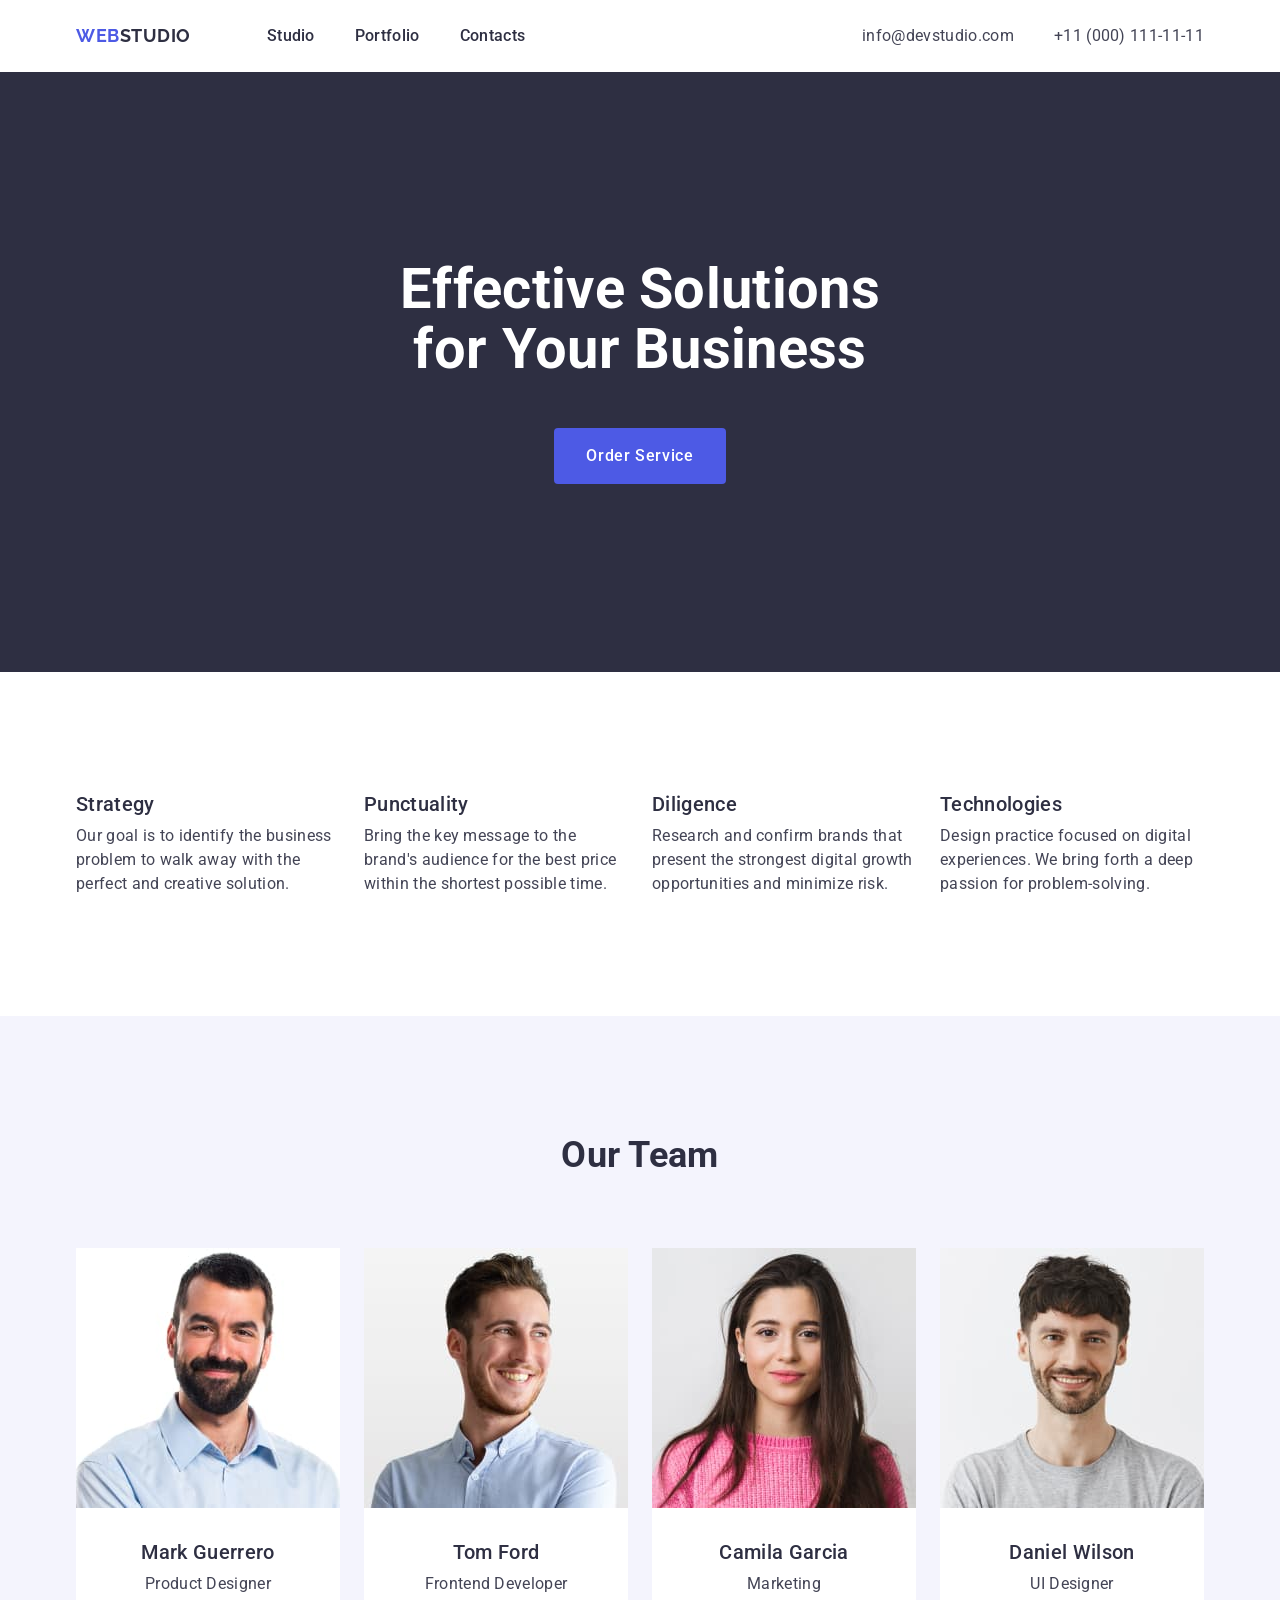
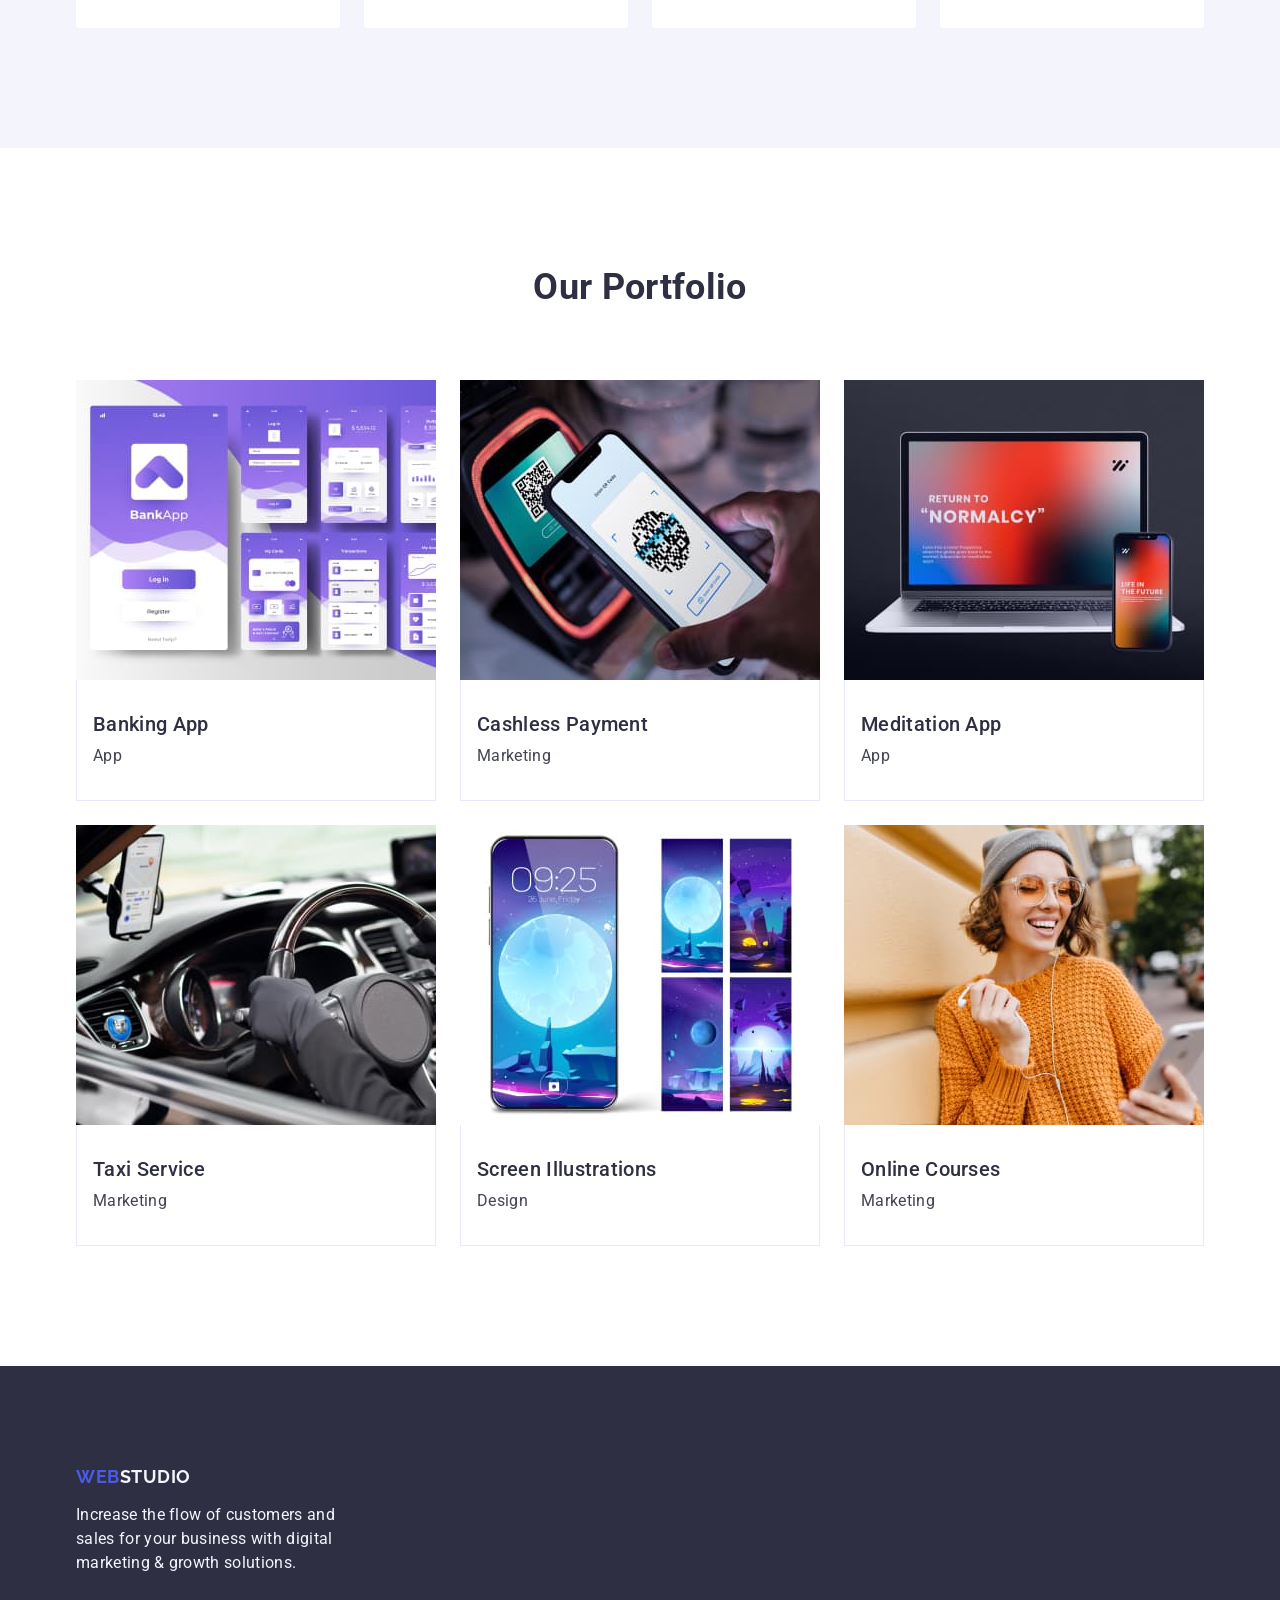
==== commit 674c6931: "hw3 copy" ====
--- a/index.html
+++ b/index.html
@@ -1,428 +1,241 @@
 <!DOCTYPE html>
-<html lang="pl">
+<html lang="en">
   <head>
-    <meta charset="utf-8" />
+    <meta charset="UTF-8" />
+    <meta name="viewport" content="width=device-width, initial-scale=1.0" />
+    <link rel="preconnect" href="https://fonts.googleapis.com" />
+    <link rel="preconnect" href="https://fonts.gstatic.com" crossorigin />
     <link
+      href="https://fonts.googleapis.com/css2?family=Raleway:wght@700&family=Roboto:wght@400;500;700&display=swap"
       rel="stylesheet"
-      href="https://cdnjs.cloudflare.com/ajax/libs/modern-normalize/1.1.0/modern-normalize.min.css"
     />
     <link
-      href="https://fonts.googleapis.com/css2?family=Raleway:wght@700&family=Roboto:wght@400;500;700;900&display=swap"
+      href="https://cdn.jsdelivr.net/npm/modern-normalize@2.0.0/modern-normalize.min.css"
       rel="stylesheet"
     />
-    <link rel="stylesheet" href="./css/styles.css" />
-    <title>WebStudio - agencja interaktywna</title>
+    <link href="./styles/styles.css" rel="stylesheet" />
+    <title>Web Studio</title>
   </head>
   <body>
-    <!--HEADER-->
-    <header class="page-header">
-      <div class="container page-nav">
-        <a href="./" class="logo"><span class="logo-blue">Web</span>Studio</a>
-        <nav>
-          <ul class="nav-links">
-            <li><a href="">Agencja</a></li>
-            <li><a href="./portfolio.html">Portfolio</a></li>
-            <li><a href="">Kontakt</a></li>
+    <header>
+      <div class="page-header container">
+        <a href="" class="logo">Web<span class="logo-dark">Studio</span></a>
+        <nav class="navigation">
+          <ul class="menu">
+            <li class="menu-item">
+              <a href="" class="menu-link">Studio</a>
+            </li>
+            <li class="menu-item">
+              <a href="" class="menu-link">Portfolio</a>
+            </li>
+            <li class="menu-item">
+              <a href="" class="menu-link">Contacts</a>
+            </li>
           </ul>
         </nav>
-        <ul class="nav-links contact-links">
-          <li>
-            <a href="mailto:info@devstudio.com">
-              <svg width="16" height="12">
-                <use href="./images/icons.svg#icon-envelope"></use>
-              </svg>
-              info@devstudio.com
-            </a>
-          </li>
-          <li>
-            <a href="tel:+48111111111">
-              <svg width="10" height="16">
-                <use href="./images/icons.svg#icon-smartphone"></use>
-              </svg>
-              +48 111 111 111
-            </a>
-          </li>
-        </ul>
+        <address>
+          <ul class="contact">
+            <li class="contact-item">
+              <a href="mailto:info@devstudio.com" class="contact-link"
+                >info@devstudio.com</a
+              >
+            </li>
+            <li class="contact-item">
+              <a href="tel:+11 (000) 111-11-11" class="contact-link"
+                >+11 (000) 111-11-11</a
+              >
+            </li>
+          </ul>
+        </address>
       </div>
     </header>
-    <!--MAIN / hero content-->
+
     <main>
-      <section class="hero-content section">
-        <div class="container">
-          <h1>
-            Efektywne rozwiązania<br />
-            dla waszego biznesu
+      <section class="section hero">
+        <div class="container">
+          <h1 class="hero-title">
+            Effective Solutions <br \ />for Your Business
           </h1>
-          <button type="button" class="hero-button">Zamów usługę</button>
-        </div>
-      </section>
-      <!--examples content-->
-      <section class="examples-content section">
-        <div class="container">
-          <ul class="examples-cards">
-            <li>
-              <div class="examples-icons-bg">
-                <svg class="examples-icons" width="70" height="70">
-                  <use href="images/icons.svg#icon-antenna"></use>
-                </svg>
-              </div>
-              <h3>Lorem ipsum</h3>
-              <p>
-                Lorem ipsum dolor sit amet, consectetur adipiscing elit. Nam vel
-                arcu sem. Sed non sodales dui. Interdum et malesuada
-              </p>
-            </li>
-            <li>
-              <div class="examples-icons-bg">
-                <svg class="examples-icons" width="70" height="70">
-                  <use href="images/icons.svg#icon-clock"></use>
-                </svg>
-              </div>
-              <h3>Lorem ipsum</h3>
-              <p>
-                Lorem ipsum dolor sit amet, consectetur adipiscing elit. Nam vel
-                arcu sem. Sed non sodales dui. Interdum et malesuada
-              </p>
-            </li>
-            <li>
-              <div class="examples-icons-bg">
-                <svg class="examples-icons" width="70" height="70">
-                  <use href="images/icons.svg#icon-diagram"></use>
-                </svg>
-              </div>
-              <h3>Lorem ipsum</h3>
-              <p>
-                Lorem ipsum dolor sit amet, consectetur adipiscing elit. Nam vel
-                arcu sem. Sed non sodales dui. Interdum et malesuada
-              </p>
-            </li>
-            <li>
-              <div class="examples-icons-bg">
-                <svg class="examples-icons" width="70" height="70">
-                  <use href="images/icons.svg#icon-astronaut"></use>
-                </svg>
-              </div>
-              <h3>Lorem ipsum</h3>
-              <p>
-                Lorem ipsum dolor sit amet, consectetur adipiscing elit. Nam vel
-                arcu sem. Sed non sodales dui. Interdum et malesuada
-              </p>
-            </li>
-          </ul>
-          <h2>Czym się zajmujemy</h2>
-          <ul class="examples-info-cards">
-            <li>
-              <img
-                src="./images/box-1.jpg"
-                alt="Schemat blokowy na kartce papieru, dłonie na klawiaturze, tablet i monitor"
-                width="370"
-                height="294"
-              />
-            </li>
-            <li>
-              <img
-                src="./images/box-2.jpg"
-                alt="Dłonie trzymają smartfon i dotykają laptopa"
-                width="370"
-                height="294"
-              />
-            </li>
-            <li>
-              <img
-                src="./images/box-3.jpg"
-                alt="Dłonie trzymają tablet i rysik, w tle iMac"
-                width="370"
-                height="294"
-              />
-            </li>
-          </ul>
-        </div>
-      </section>
-      <!--team content-->
-      <section class="team-content section">
-        <div class="container">
-          <h2>Nasz zespół</h2>
-          <ul class="team-cards">
-            <li>
-              <figure>
-                <img
-                  src="images/product.jpg"
-                  alt="Osoba zajmująca się tworzeniem produktów"
-                  width="270"
-                  height="260"
-                />
-                <figcaption>
-                  <span class="team-name">John Doe</span>
-                  <br />
-                  <span class="team-descr">Product Designer</span>
-                </figcaption>
-              </figure>
-              <ul class="team-social">
-                <li>
-                  <a href="#">
-                    <svg width="20" height="20">
-                      <use href="./images/icons.svg#icon-instagram"></use>
-                    </svg>
-                  </a>
-                </li>
-                <li>
-                  <a href="#">
-                    <svg width="20" height="20">
-                      <use href="./images/icons.svg#icon-twitter"></use>
-                    </svg>
-                  </a>
-                </li>
-                <li>
-                  <a href="#">
-                    <svg width="20" height="20">
-                      <use href="./images/icons.svg#icon-facebook"></use>
-                    </svg>
-                  </a>
-                </li>
-                <li>
-                  <a href="#">
-                    <svg width="20" height="20">
-                      <use href="./images/icons.svg#icon-linkedin"></use>
-                    </svg>
-                  </a>
-                </li>
-              </ul>
-            </li>
-            <li>
-              <figure>
-                <img
-                  src="images/frontend.jpg"
-                  alt="Osoba zajmująca się frontendem"
-                  width="270"
-                  height="260"
-                />
-                <figcaption>
-                  <span class="team-name">John Doe</span>
-                  <br />
-                  <span class="team-descr">Frontend Developer</span>
-                </figcaption>
-              </figure>
-              <ul class="team-social">
-                <li>
-                  <a href="#">
-                    <svg width="20" height="20">
-                      <use href="./images/icons.svg#icon-instagram"></use>
-                    </svg>
-                  </a>
-                </li>
-                <li>
-                  <a href="#">
-                    <svg width="20" height="20">
-                      <use href="./images/icons.svg#icon-twitter"></use>
-                    </svg>
-                  </a>
-                </li>
-                <li>
-                  <a href="#">
-                    <svg width="20" height="20">
-                      <use href="./images/icons.svg#icon-facebook"></use>
-                    </svg>
-                  </a>
-                </li>
-                <li>
-                  <a href="#">
-                    <svg width="20" height="20">
-                      <use href="./images/icons.svg#icon-linkedin"></use>
-                    </svg>
-                  </a>
-                </li>
-              </ul>
-            </li>
-            <li>
-              <figure>
-                <img
-                  src="images/marketing.jpg"
-                  alt="Osoba zajmująca się marketingiem"
-                  width="270"
-                  height="260"
-                />
-                <figcaption>
-                  <span class="team-name">John Doe</span>
-                  <br />
-                  <span class="team-descr">Marketing</span>
-                </figcaption>
-              </figure>
-              <ul class="team-social">
-                <li>
-                  <a href="#">
-                    <svg width="20" height="20">
-                      <use href="./images/icons.svg#icon-instagram"></use>
-                    </svg>
-                  </a>
-                </li>
-                <li>
-                  <a href="#">
-                    <svg width="20" height="20">
-                      <use href="./images/icons.svg#icon-twitter"></use>
-                    </svg>
-                  </a>
-                </li>
-                <li>
-                  <a href="#">
-                    <svg width="20" height="20">
-                      <use href="./images/icons.svg#icon-facebook"></use>
-                    </svg>
-                  </a>
-                </li>
-                <li>
-                  <a href="#">
-                    <svg width="20" height="20">
-                      <use href="./images/icons.svg#icon-linkedin"></use>
-                    </svg>
-                  </a>
-                </li>
-              </ul>
-            </li>
-            <li>
-              <figure>
-                <img
-                  src="images/ui.jpg"
-                  alt="Osoba zajmująca się interfejsem"
-                  width="270"
-                  height="260"
-                />
-                <figcaption>
-                  <span class="team-name">John Doe</span>
-                  <br />
-                  <span class="team-descr">UI Developer</span>
-                </figcaption>
-              </figure>
-              <ul class="team-social">
-                <li>
-                  <a href="#">
-                    <svg width="20" height="20">
-                      <use href="./images/icons.svg#icon-instagram"></use>
-                    </svg>
-                  </a>
-                </li>
-                <li>
-                  <a href="#">
-                    <svg width="20" height="20">
-                      <use href="./images/icons.svg#icon-twitter"></use>
-                    </svg>
-                  </a>
-                </li>
-                <li>
-                  <a href="#">
-                    <svg width="20" height="20">
-                      <use href="./images/icons.svg#icon-facebook"></use>
-                    </svg>
-                  </a>
-                </li>
-                <li>
-                  <a href="#">
-                    <svg width="20" height="20">
-                      <use href="./images/icons.svg#icon-linkedin"></use>
-                    </svg>
-                  </a>
-                </li>
-              </ul>
-            </li>
-          </ul>
-        </div>
-      </section>
-      <!--client content-->
-      <section class="client-content section">
-        <div class="container">
-          <h2>Nasi klienci</h2>
-          <ul class="client-cards">
-            <li>
-              <a href="#">
-                <svg class="client-logo" width="106" height="60">
-                  <use href="images/icons.svg#icon-client-1"></use>
-                </svg>
-              </a>
-            </li>
-            <li>
-              <a href="#">
-                <svg class="client-logo" width="106" height="60">
-                  <use href="images/icons.svg#icon-client-2"></use>
-                </svg>
-              </a>
-            </li>
-            <li>
-              <a href="#">
-                <svg class="client-logo" width="106" height="60">
-                  <use href="images/icons.svg#icon-client-3"></use>
-                </svg>
-              </a>
-            </li>
-            <li>
-              <a href="#">
-                <svg class="client-logo" width="106" height="60">
-                  <use href="images/icons.svg#icon-client-4"></use>
-                </svg>
-              </a>
-            </li>
-            <li>
-              <a href="#">
-                <svg class="client-logo" width="106" height="60">
-                  <use href="images/icons.svg#icon-client-5"></use>
-                </svg>
-              </a>
-            </li>
-            <li>
-              <a href="#">
-                <svg class="client-logo" width="106" height="60">
-                  <use href="images/icons.svg#icon-client-6"></use>
-                </svg>
-              </a>
+          <button type="button" class="hero-button">Order Service</button>
+        </div>
+      </section>
+      <section class="section features">
+        <div class="container">
+          <ul class="features-list">
+            <li class="features-item">
+              <h3 class="features-item-title">Strategy</h3>
+              <p class="features-item-text">
+                Our goal is to identify the business problem to walk away with
+                the perfect and creative solution.
+              </p>
+            </li>
+            <li class="features-item">
+              <h3 class="features-item-title">Punctuality</h3>
+              <p class="features-item-text">
+                Bring the key message to the brand's audience for the best price
+                within the shortest possible time.
+              </p>
+            </li>
+            <li class="features-item">
+              <h3 class="features-item-title">Diligence</h3>
+              <p class="features-item-text">
+                Research and confirm brands that present the strongest digital
+                growth opportunities and minimize risk.
+              </p>
+            </li>
+            <li class="features-item">
+              <h3 class="features-item-title">Technologies</h3>
+              <p class="features-item-text">
+                Design practice focused on digital experiences. We bring forth a
+                deep passion for problem-solving.
+              </p>
+            </li>
+          </ul>
+        </div>
+      </section>
+      <section class="section team">
+        <div class="container">
+          <h2 class="section-title">Our Team</h2>
+          <ul class="team-list">
+            <li class="team-item">
+              <img
+                src="./images/product-designer.jpg"
+                alt="Man with dark hair and blue shirt"
+                width="264"
+                height="260"
+              />
+              <div class="team-info">
+                <h3 class="team-item-name">Mark Guerrero</h3>
+                <p class="team-item-text">Product Designer</p>
+              </div>
+            </li>
+            <li class="team-item">
+              <img
+                src="./images/frontend-developer.jpg"
+                alt="Smiling man with short brown hair and blue shirt"
+                width="264"
+                height="260"
+              />
+              <div class="team-info">
+                <h3 class="team-item-name">Tom Ford</h3>
+                <p class="team-item-text">Frontend Developer</p>
+              </div>
+            </li>
+            <li class="team-item">
+              <img
+                src="./images/marketing.jpg"
+                alt="Woman with long brown hair and pink jumper"
+                width="264"
+                height="260"
+              />
+              <div class="team-info">
+                <h3 class="team-item-name">Camila Garcia</h3>
+                <p class="team-item-text">Marketing</p>
+              </div>
+            </li>
+            <li class="team-item">
+              <img
+                src="./images/ui-designer.jpg"
+                alt="Man with short hair and gray shirt"
+                width="264"
+                height="260"
+              />
+              <div class="team-info">
+                <h3 class="team-item-name">Daniel Wilson</h3>
+                <p class="team-item-text">UI Designer</p>
+              </div>
+            </li>
+          </ul>
+        </div>
+      </section>
+      <section class="section portfolio">
+        <div class="container">
+          <h2 class="section-title">Our Portfolio</h2>
+          <ul class="portfolio-list">
+            <li class="portfolio-item">
+              <img
+                src="./images/banking.jpg"
+                alt="Portfolio bank app"
+                width="360"
+                height="300"
+              />
+              <div class="portfolio-info">
+                <h3 class="portfolio-item-name">Banking App</h3>
+                <p class="portfolio-item-text">App</p>
+              </div>
+            </li>
+            <li class="portfolio-item">
+              <img
+                src="./images/cashless-payment.jpg"
+                alt="Portfolio payment"
+                width="360"
+                height="300"
+              />
+              <div class="portfolio-info">
+                <h3 class="portfolio-item-name">Cashless Payment</h3>
+                <p class="portfolio-item-text">Marketing</p>
+              </div>
+            </li>
+            <li class="portfolio-item">
+              <img
+                src="./images/meditation-app.jpg"
+                alt="Portfolio meditation app"
+                width="360"
+                height="300"
+              />
+              <div class="portfolio-info">
+                <h3 class="portfolio-item-name">Meditation App</h3>
+                <p class="portfolio-item-text">App</p>
+              </div>
+            </li>
+            <li class="portfolio-item">
+              <img
+                src="./images/taxi-service.jpg"
+                alt="Portfolio taxi service"
+                width="360"
+                height="300"
+              />
+              <div class="portfolio-info">
+                <h3 class="portfolio-item-name">Taxi Service</h3>
+                <p class="portfolio-item-text">Marketing</p>
+              </div>
+            </li>
+            <li class="portfolio-item">
+              <img
+                src="./images/screen-illustrations.jpg"
+                alt="Portfolio screen illustrations"
+                width="360"
+                height="300"
+              />
+              <div class="portfolio-info">
+                <h3 class="portfolio-item-name">Screen Illustrations</h3>
+                <p class="portfolio-item-text">Design</p>
+              </div>
+            </li>
+            <li class="portfolio-item">
+              <img
+                src="./images/online-courses.jpg"
+                alt="Portfolio online courses"
+                width="360"
+                height="300"
+              />
+              <div class="portfolio-info">
+                <h3 class="portfolio-item-name">Online Courses</h3>
+                <p class="portfolio-item-text">Marketing</p>
+              </div>
             </li>
           </ul>
         </div>
       </section>
     </main>
-    <!--FOOTER-->
-    <footer>
-      <div class="footer container">
-        <div class="footer-address">
-          <a href="/" class="logo logo-white">
-            <span class="logo-blue">Web</span>Studio
-          </a>
-          <address>
-            <p>m. Warszawa, Aleje Jerozolimskie 21</p>
-            <p><a href="mailto:info@example.com">info@example.com</a></p>
-            <p><a href="tel:+48111111111">+48 111 111 111</a></p>
-          </address>
-        </div>
-        <div class="footer-social">
-          <h4>Dołącz do nas</h4>
-          <ul class="footer-social-icons">
-            <li>
-              <a href="#">
-                <svg class="footer-social-icon" width="20" height="20">
-                  <use href="./images/icons.svg#icon-instagram"></use>
-                </svg>
-              </a>
-            </li>
-            <li>
-              <a href="#">
-                <svg class="footer-social-icon" width="20" height="20">
-                  <use href="./images/icons.svg#icon-twitter"></use>
-                </svg>
-              </a>
-            </li>
-            <li>
-              <a href="#">
-                <svg class="footer-social-icon" width="20" height="20">
-                  <use href="./images/icons.svg#icon-facebook"></use>
-                </svg>
-              </a>
-            </li>
-            <li>
-              <a href="#">
-                <svg class="footer-social-icon" width="20" height="20">
-                  <use href="./images/icons.svg#icon-linkedin"></use>
-                </svg>
-              </a>
-            </li>
-          </ul>
-        </div>
+
+    <footer class="page-footer">
+      <div class="container">
+        <a href="" class="logo">Web<span class="logo-light">Studio</span></a>
+        <p class="footer-text">
+          Increase the flow of customers and <br />sales for your business with
+          digital <br />marketing & growth solutions.
+        </p>
       </div>
     </footer>
   </body>
--- a/styles/styles.css
+++ b/styles/styles.css
@@ -0,0 +1,251 @@
+* {
+  margin: 0;
+  padding: 0;
+}
+
+:root {
+  --primary-brand-color: #4d5ae5;
+  --pressed-state-color: #404bbf;
+  --dark-color: #2e2f42;
+  --success-color: #31d0aa;
+  --text-color: #434455;
+  --subtle-text-color: #8e9f99;
+  --accent-color: #e7e9fc;
+  --light-color: #f4f4fd;
+  --white-color: #fff;
+  --modal-color: #fcfcfc;
+}
+
+body {
+  font-family: 'Roboto', sans-serif;
+  color: var(--text-color);
+  background-color: var(--white-color);
+  letter-spacing: 0.02em;
+}
+
+a {
+  text-decoration: none;
+}
+
+ul {
+  list-style-type: none;
+}
+
+img {
+  display: block;
+  max-width: 100%;
+}
+
+address {
+  font-style: normal;
+}
+
+.container {
+  max-width: 1158px;
+  margin: 0 auto;
+  padding: 0 15px;
+}
+
+/* ------ HEADER ------- */
+
+.page-header {
+  display: flex;
+  align-items: center;
+  justify-content: space-between;
+  padding-top: 24px;
+  padding-bottom: 24px;
+}
+
+.logo {
+  font-family: 'Raleway', sans-serif;
+  font-size: 18px;
+  font-weight: 700;
+  color: var(--primary-brand-color);
+  line-height: 1.17;
+  letter-spacing: 0.03em;
+  text-transform: uppercase;
+}
+
+.logo-dark {
+  color: var(--dark-color);
+}
+
+.navigation {
+  flex-grow: 1;
+  margin-left: 76px;
+}
+
+.menu,
+.contact {
+  display: flex;
+  gap: 40px;
+}
+
+.menu-link {
+  font-weight: 500;
+  font-size: 16px;
+  color: var(--dark-color);
+  line-height: 1.5;
+}
+
+.menu-link:hover,
+.menu-link:focus,
+.contact-link:hover,
+.contact-link:focus {
+  color: var(--pressed-state-color);
+}
+
+.contact-link {
+  font-size: 16px;
+  line-height: 1.5;
+  color: var(--text-color);
+}
+
+/* ------ MAIN ------- */
+
+.section {
+  padding: 120px 0;
+}
+
+.hero,
+.page-footer {
+  background-color: var(--dark-color);
+}
+
+.hero .container {
+  padding-top: 68px;
+  padding-bottom: 68px;
+}
+
+.hero-title {
+  font-weight: 700;
+  font-size: 56px;
+  line-height: 1.07;
+  text-align: center;
+  color: var(--white-color);
+  margin-bottom: 48px;
+}
+
+.hero-button {
+  display: block;
+  margin: 0 auto;
+  border: 0;
+  border-radius: 4px;
+  padding: 16px 32px;
+  font-weight: 500;
+  font-size: 16px;
+  line-height: 1.5;
+  letter-spacing: 0.04em;
+  color: var(--white-color);
+  background-color: var(--primary-brand-color);
+  cursor: pointer;
+}
+
+.hero-button:hover,
+.hero-button:focus {
+  background-color: var(--pressed-state-color);
+}
+
+.features-list,
+.team-list,
+.portfolio-list {
+  display: flex;
+  flex-wrap: wrap;
+  gap: 24px;
+}
+
+.features-item,
+.team-item {
+  flex-basis: calc((100% - 72px) / 4);
+}
+
+.features-item-title {
+  font-weight: 500;
+  font-size: 20px;
+  line-height: 1.2;
+  color: var(--dark-color);
+}
+
+.features-item-text {
+  margin-top: 8px;
+  font-size: 16px;
+  line-height: 1.5;
+}
+
+.team {
+  background-color: var(--light-color);
+}
+
+.section-title {
+  font-weight: 700;
+  font-size: 36px;
+  line-height: 1.11;
+  text-align: center;
+  color: var(--dark-color);
+  margin-bottom: 72px;
+}
+
+.team-item {
+  background-color: var(--white-color);
+  border-bottom-right-radius: 4px;
+  border-bottom-left-radius: 4px;
+}
+
+.team-info,
+.portfolio-info {
+  display: flex;
+  flex-direction: column;
+  gap: 8px;
+  padding: 32px 16px;
+}
+
+.portfolio-info {
+  border-width: 0 1px 1px;
+  border-style: solid;
+  border-color: var(--accent-color);
+}
+
+.portfolio-item {
+  flex-basis: calc((100% - 48px) / 3);
+}
+
+.team-item-name,
+.portfolio-item-name {
+  font-weight: 500;
+  font-size: 20px;
+  line-height: 1.2;
+  color: var(--dark-color);
+}
+
+.team-item-text,
+.portfolio-item-text {
+  font-size: 16px;
+  line-height: 1.5;
+}
+
+.team-item-name,
+.team-item-text {
+  text-align: center;
+}
+
+/* ------ FOOTER ------- */
+
+.page-footer {
+  padding: 100px 0;
+}
+
+.page-footer .container {
+  display: flex;
+  flex-direction: column;
+  gap: 16px;
+}
+
+.logo-light {
+  color: var(--light-color);
+}
+
+.footer-text {
+  font-size: 16px;
+  line-height: 1.5;
+  color: var(--light-color);
+}
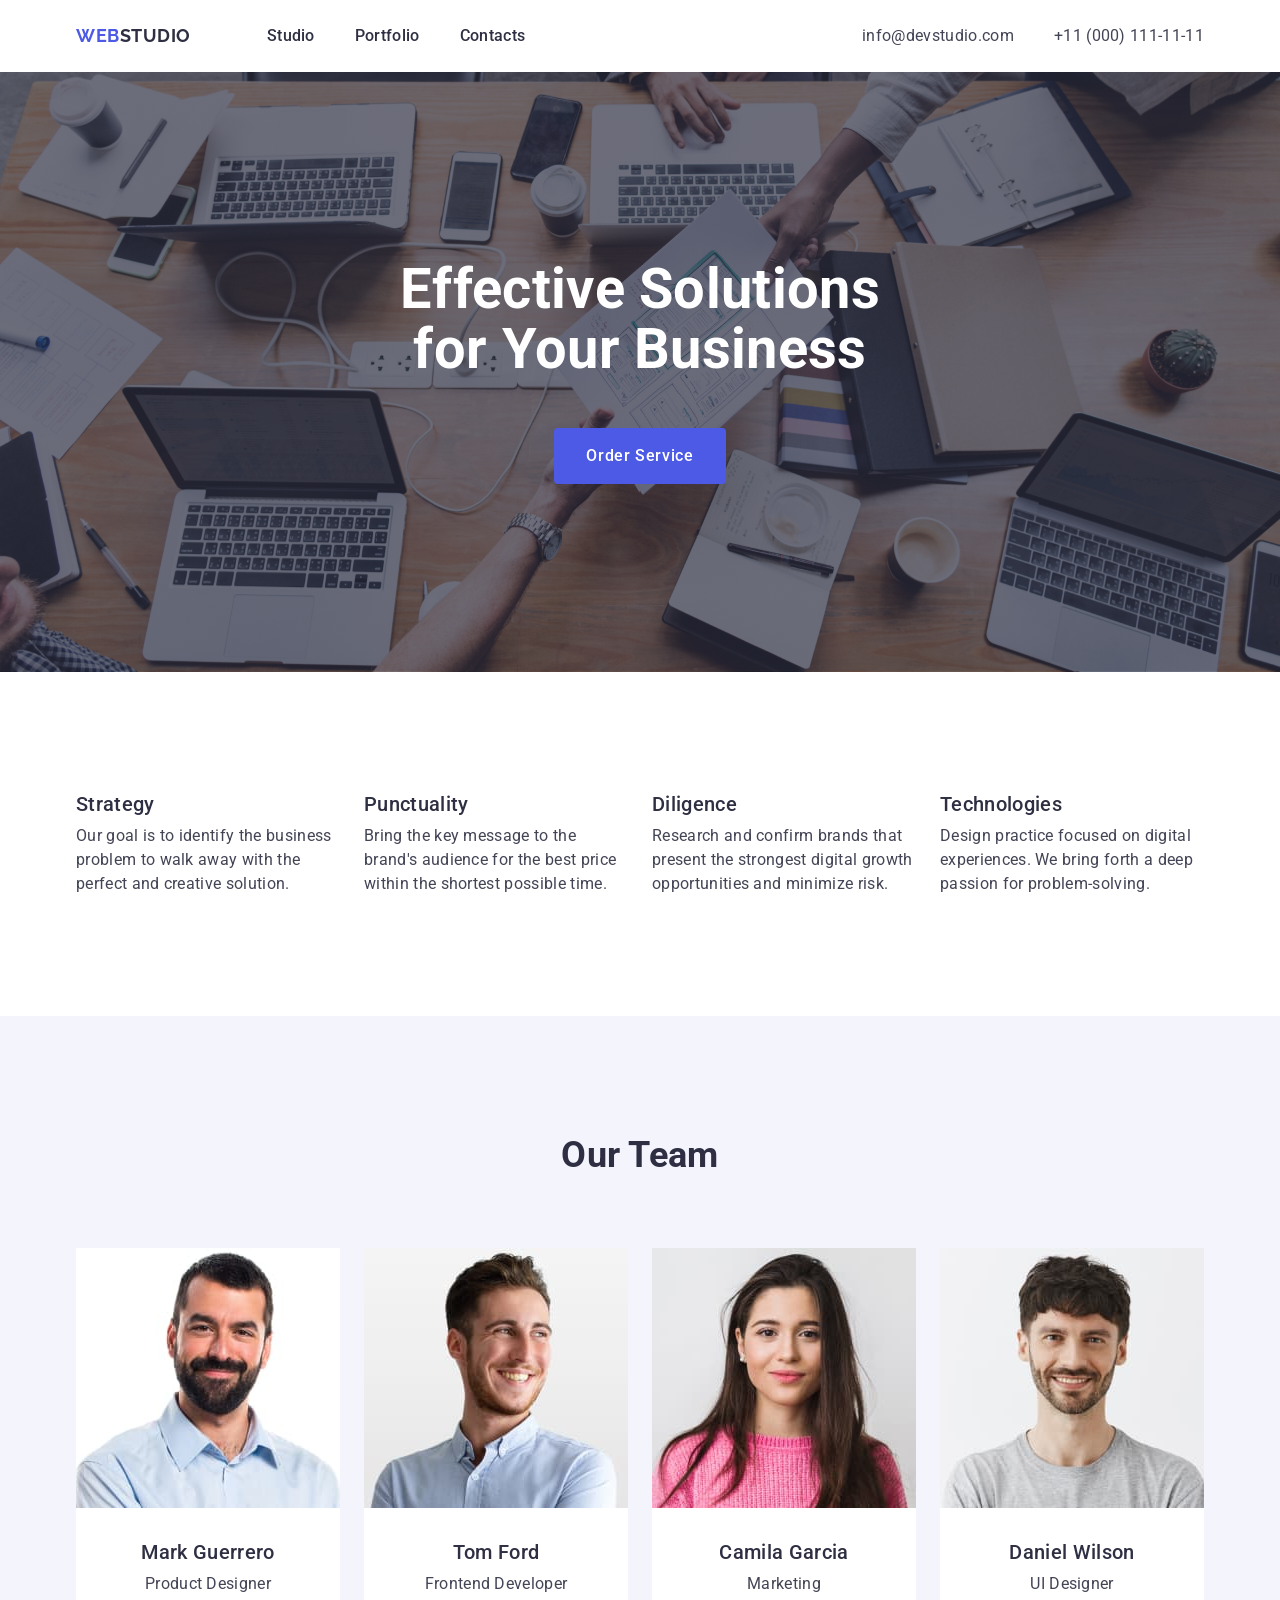
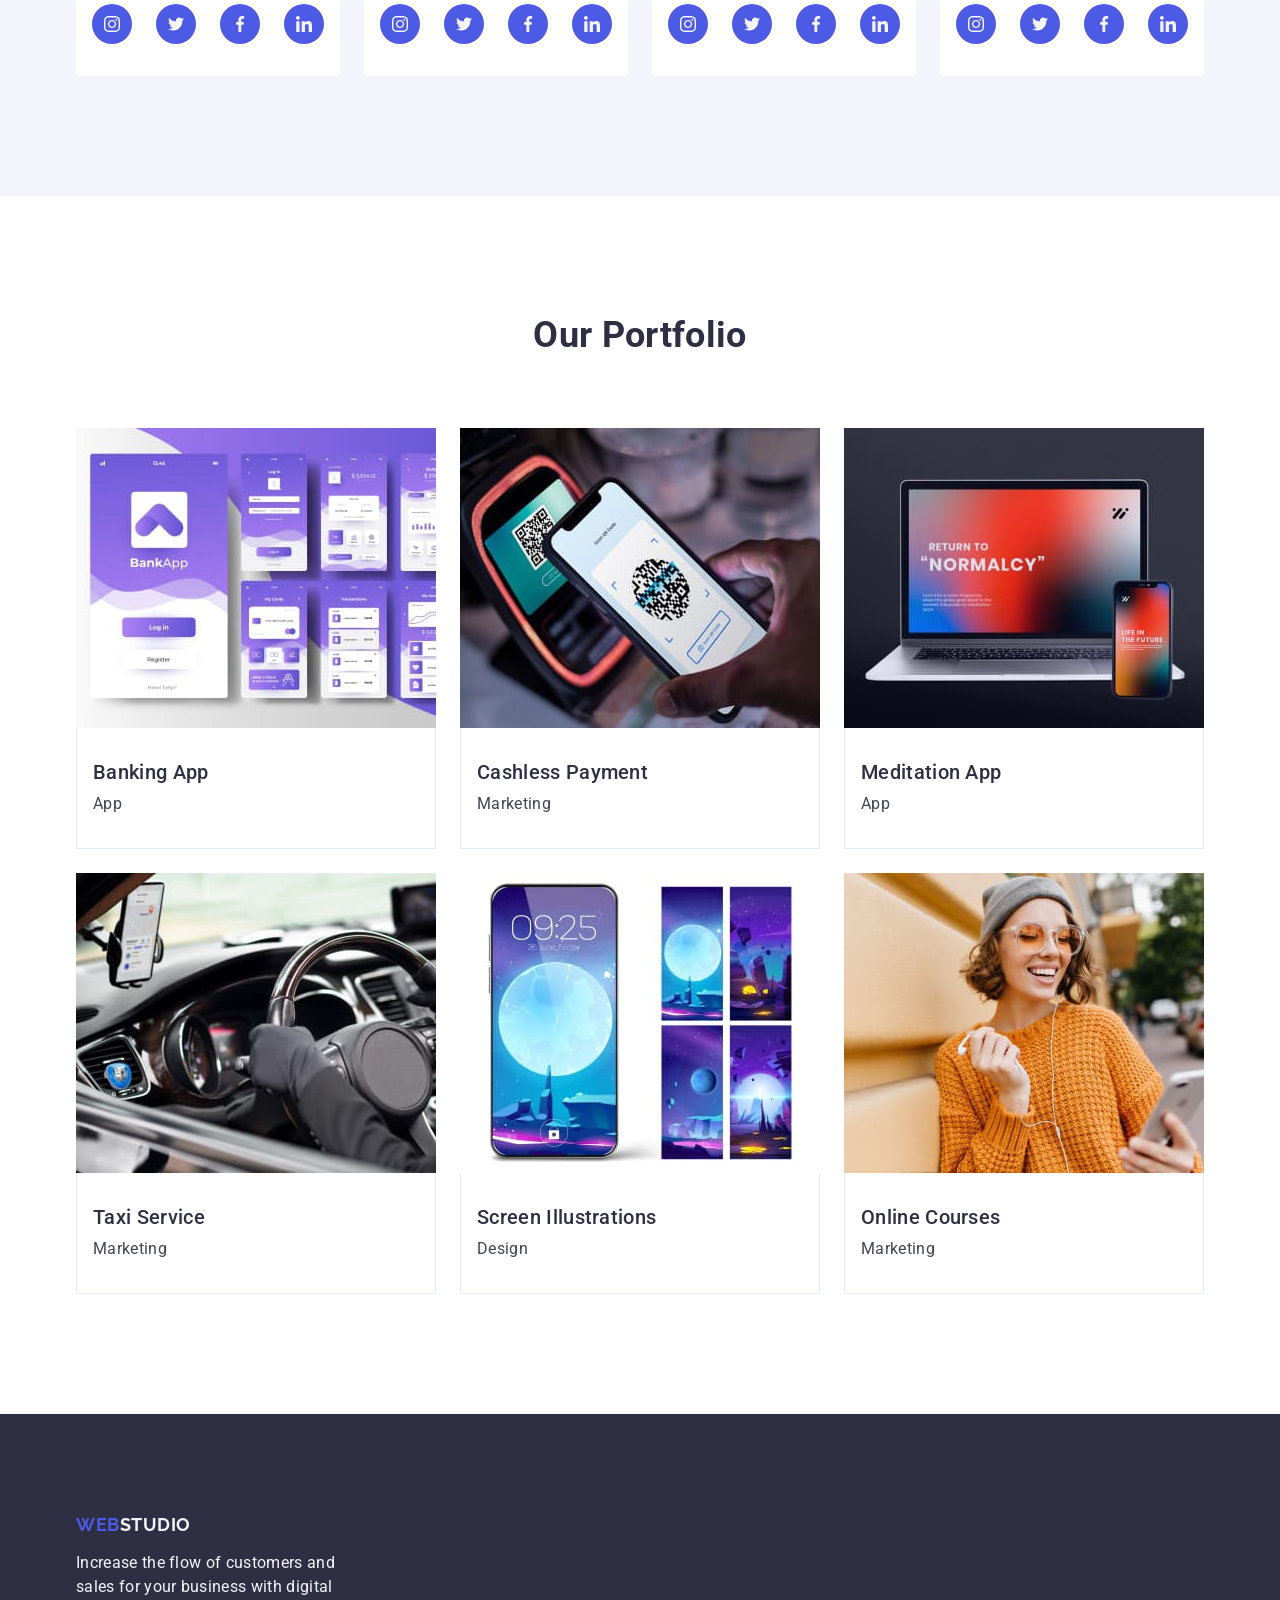
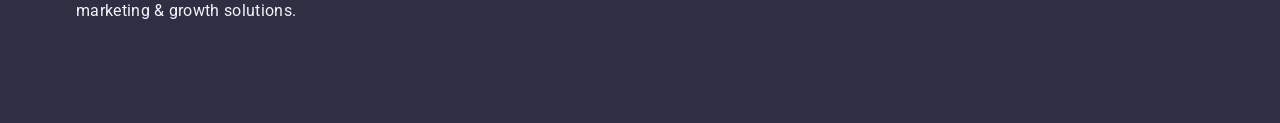
==== commit 600e653f: "add social icons to team section" ====
--- a/index.html
+++ b/index.html
@@ -107,6 +107,36 @@
               <div class="team-info">
                 <h3 class="team-item-name">Mark Guerrero</h3>
                 <p class="team-item-text">Product Designer</p>
+                <ul class="team-social">
+                  <li class="team-social-list">
+                    <a class="team-social-link" href="">
+                      <svg class="team-social-icon" width="16" height="16">
+                        <use href="./images/icons.svg#icon-instagram"></use>
+                      </svg>
+                    </a>
+                  </li>
+                  <li class="team-social-list">
+                    <a class="team-social-link" href="">
+                      <svg class="team-social-icon" width="16" height="16">
+                        <use href="./images/icons.svg#icon-twitter"></use>
+                      </svg>
+                    </a>
+                  </li>
+                  <li class="team-social-list">
+                    <a class="team-social-link" href="">
+                      <svg class="team-social-icon" width="16" height="16">
+                        <use href="./images/icons.svg#icon-facebook"></use>
+                      </svg>
+                    </a>
+                  </li>
+                  <li class="team-social-list">
+                    <a class="team-social-link" href="">
+                      <svg class="team-social-icon" width="16" height="16">
+                        <use href="./images/icons.svg#icon-linkedin"></use>
+                      </svg>
+                    </a>
+                  </li>
+                </ul>
               </div>
             </li>
             <li class="team-item">
@@ -119,6 +149,36 @@
               <div class="team-info">
                 <h3 class="team-item-name">Tom Ford</h3>
                 <p class="team-item-text">Frontend Developer</p>
+                <ul class="team-social">
+                  <li class="team-social-list">
+                    <a class="team-social-link" href="">
+                      <svg class="team-social-icon" width="16" height="16">
+                        <use href="./images/icons.svg#icon-instagram"></use>
+                      </svg>
+                    </a>
+                  </li>
+                  <li class="team-social-list">
+                    <a class="team-social-link" href="">
+                      <svg class="team-social-icon" width="16" height="16">
+                        <use href="./images/icons.svg#icon-twitter"></use>
+                      </svg>
+                    </a>
+                  </li>
+                  <li class="team-social-list">
+                    <a class="team-social-link" href="">
+                      <svg class="team-social-icon" width="16" height="16">
+                        <use href="./images/icons.svg#icon-facebook"></use>
+                      </svg>
+                    </a>
+                  </li>
+                  <li class="team-social-list">
+                    <a class="team-social-link" href="">
+                      <svg class="team-social-icon" width="16" height="16">
+                        <use href="./images/icons.svg#icon-linkedin"></use>
+                      </svg>
+                    </a>
+                  </li>
+                </ul>
               </div>
             </li>
             <li class="team-item">
@@ -131,6 +191,36 @@
               <div class="team-info">
                 <h3 class="team-item-name">Camila Garcia</h3>
                 <p class="team-item-text">Marketing</p>
+                <ul class="team-social">
+                  <li class="team-social-list">
+                    <a class="team-social-link" href="">
+                      <svg class="team-social-icon" width="16" height="16">
+                        <use href="./images/icons.svg#icon-instagram"></use>
+                      </svg>
+                    </a>
+                  </li>
+                  <li class="team-social-list">
+                    <a class="team-social-link" href="">
+                      <svg class="team-social-icon" width="16" height="16">
+                        <use href="./images/icons.svg#icon-twitter"></use>
+                      </svg>
+                    </a>
+                  </li>
+                  <li class="team-social-list">
+                    <a class="team-social-link" href="">
+                      <svg class="team-social-icon" width="16" height="16">
+                        <use href="./images/icons.svg#icon-facebook"></use>
+                      </svg>
+                    </a>
+                  </li>
+                  <li class="team-social-list">
+                    <a class="team-social-link" href="">
+                      <svg class="team-social-icon" width="16" height="16">
+                        <use href="./images/icons.svg#icon-linkedin"></use>
+                      </svg>
+                    </a>
+                  </li>
+                </ul>
               </div>
             </li>
             <li class="team-item">
@@ -143,6 +233,36 @@
               <div class="team-info">
                 <h3 class="team-item-name">Daniel Wilson</h3>
                 <p class="team-item-text">UI Designer</p>
+                <ul class="team-social">
+                  <li class="team-social-list">
+                    <a class="team-social-link" href="">
+                      <svg class="team-social-icon" width="16" height="16">
+                        <use href="./images/icons.svg#icon-instagram"></use>
+                      </svg>
+                    </a>
+                  </li>
+                  <li class="team-social-list">
+                    <a class="team-social-link" href="">
+                      <svg class="team-social-icon" width="16" height="16">
+                        <use href="./images/icons.svg#icon-twitter"></use>
+                      </svg>
+                    </a>
+                  </li>
+                  <li class="team-social-list">
+                    <a class="team-social-link" href="">
+                      <svg class="team-social-icon" width="16" height="16">
+                        <use href="./images/icons.svg#icon-facebook"></use>
+                      </svg>
+                    </a>
+                  </li>
+                  <li class="team-social-list">
+                    <a class="team-social-link" href="">
+                      <svg class="team-social-icon" width="16" height="16">
+                        <use href="./images/icons.svg#icon-linkedin"></use>
+                      </svg>
+                    </a>
+                  </li>
+                </ul>
               </div>
             </li>
           </ul>
--- a/styles/styles.css
+++ b/styles/styles.css
@@ -107,9 +107,16 @@
   padding: 120px 0;
 }
 
-.hero,
-.page-footer {
+.hero {
   background-color: var(--dark-color);
+  background-image: linear-gradient(
+      rgba(46, 47, 66, 0.7),
+      rgba(46, 47, 66, 0.7)
+    ),
+    url(../images/people-office.jpg);
+  background-repeat: no-repeat;
+  background-position: center;
+  background-size: auto auto;
 }
 
 .hero .container {
@@ -199,6 +206,32 @@
   padding: 32px 16px;
 }
 
+.team-social {
+  display: flex;
+  justify-content: center;
+  gap: 24px;
+}
+
+.team-social-list {
+  width: 40px;
+  height: 40px;
+}
+
+.team-social-link {
+  width: 100%;
+  height: 100%;
+  border: 0;
+  border-radius: 50%;
+  background-color: var(--primary-brand-color);
+  display: flex;
+  justify-content: center;
+  align-items: center;
+}
+
+.team-social-icon {
+  fill: var(--light-color);
+}
+
 .portfolio-info {
   border-width: 0 1px 1px;
   border-style: solid;
@@ -232,6 +265,7 @@
 
 .page-footer {
   padding: 100px 0;
+  background-color: var(--dark-color);
 }
 
 .page-footer .container {
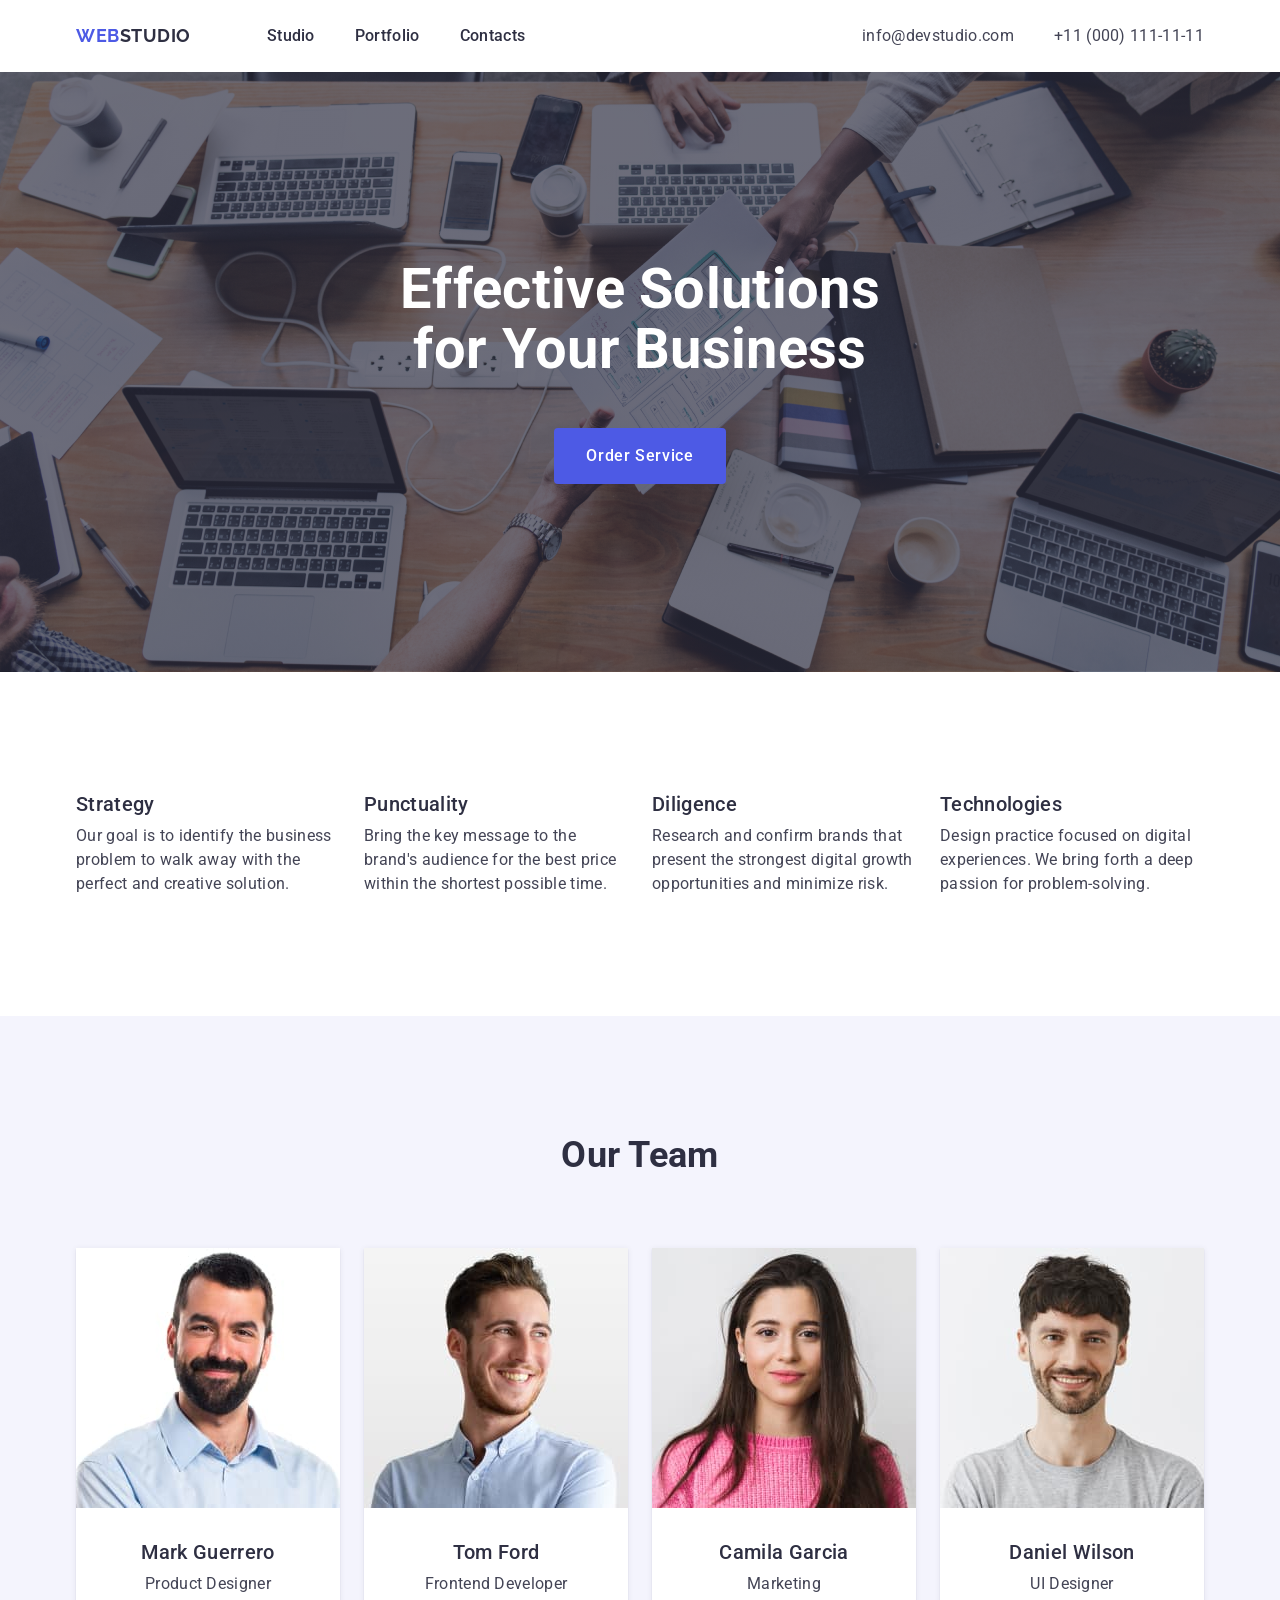
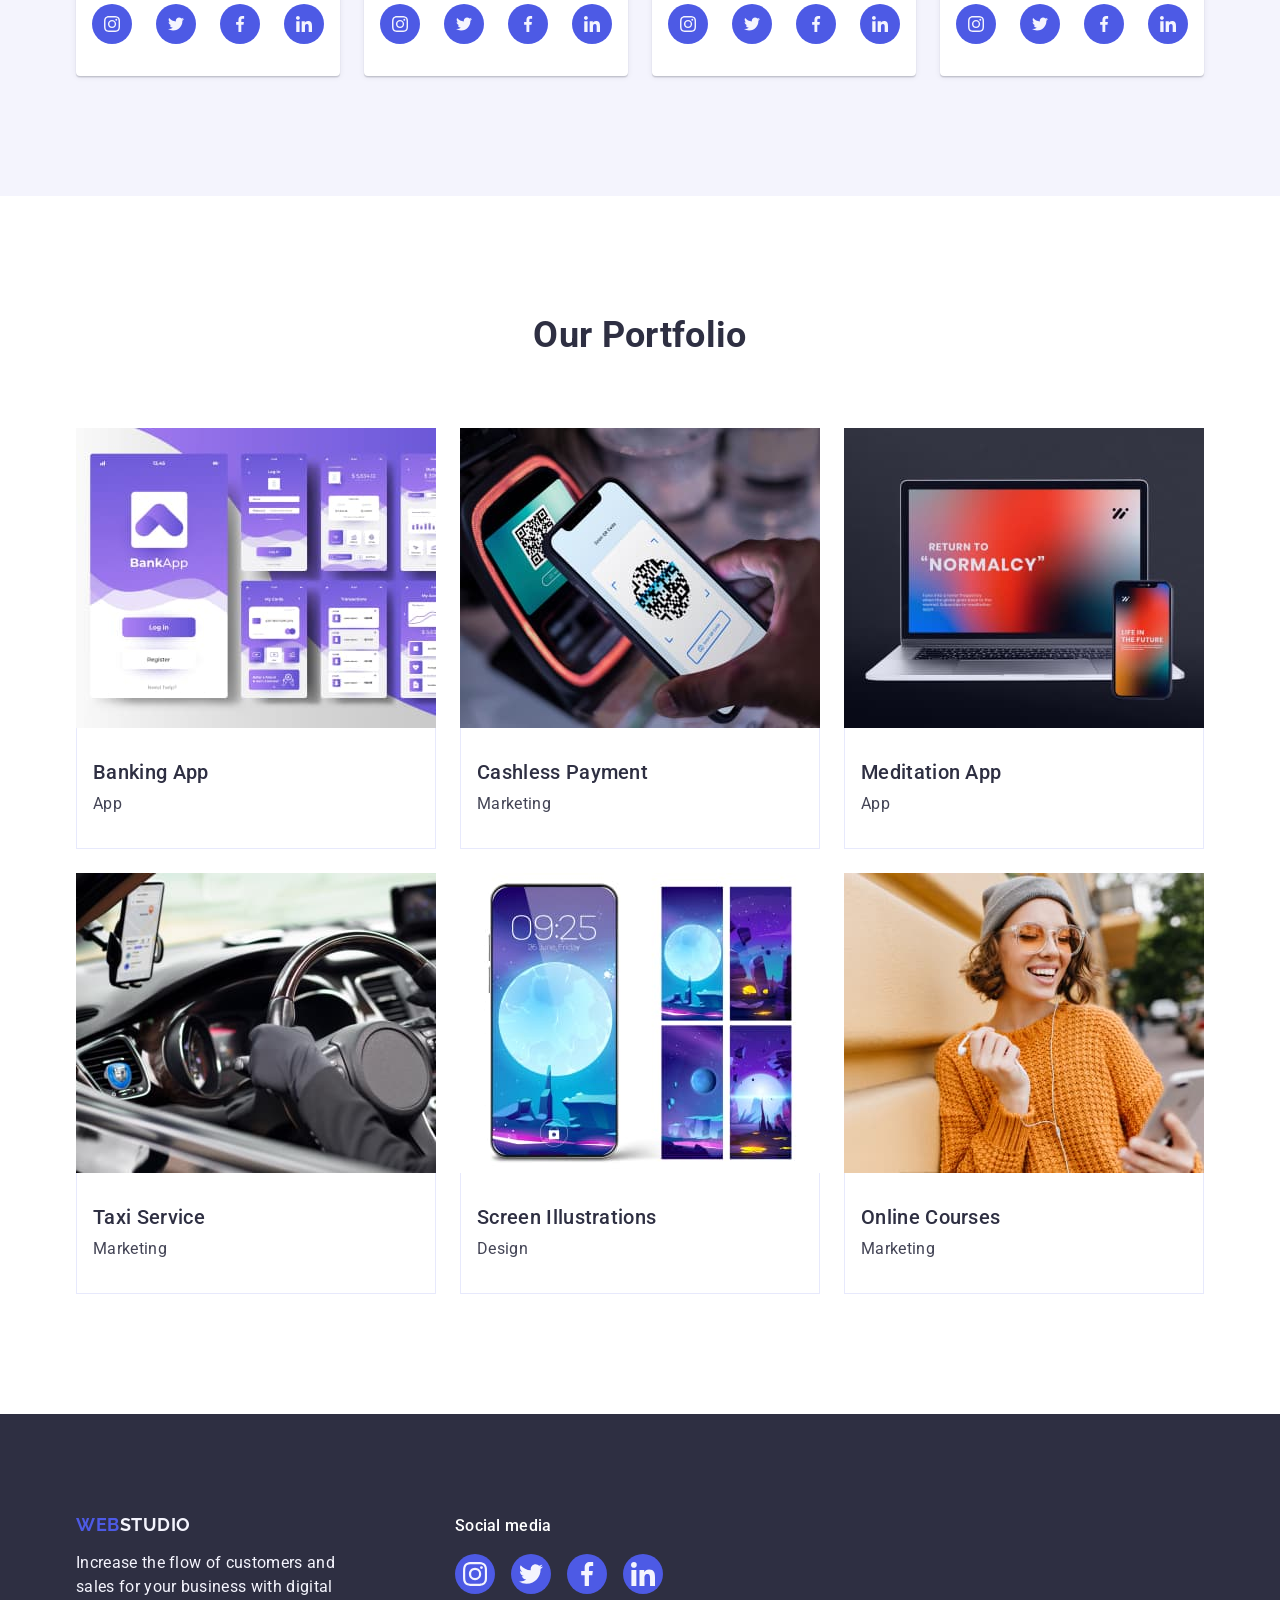
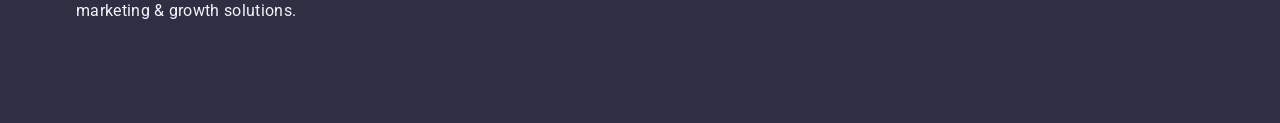
==== commit 927e69d7: "social-media links (team, footer)" ====
--- a/index.html
+++ b/index.html
@@ -107,31 +107,31 @@
               <div class="team-info">
                 <h3 class="team-item-name">Mark Guerrero</h3>
                 <p class="team-item-text">Product Designer</p>
-                <ul class="team-social">
-                  <li class="team-social-list">
-                    <a class="team-social-link" href="">
-                      <svg class="team-social-icon" width="16" height="16">
+                <ul class="social-media">
+                  <li class="social-media-list">
+                    <a class="social-media-link" href="">
+                      <svg class="social-media-icon" width="16" height="16">
                         <use href="./images/icons.svg#icon-instagram"></use>
                       </svg>
                     </a>
                   </li>
-                  <li class="team-social-list">
-                    <a class="team-social-link" href="">
-                      <svg class="team-social-icon" width="16" height="16">
+                  <li class="social-media-list">
+                    <a class="social-media-link" href="">
+                      <svg class="social-media-icon" width="16" height="16">
                         <use href="./images/icons.svg#icon-twitter"></use>
                       </svg>
                     </a>
                   </li>
-                  <li class="team-social-list">
-                    <a class="team-social-link" href="">
-                      <svg class="team-social-icon" width="16" height="16">
+                  <li class="social-media-list">
+                    <a class="social-media-link" href="">
+                      <svg class="social-media-icon" width="16" height="16">
                         <use href="./images/icons.svg#icon-facebook"></use>
                       </svg>
                     </a>
                   </li>
-                  <li class="team-social-list">
-                    <a class="team-social-link" href="">
-                      <svg class="team-social-icon" width="16" height="16">
+                  <li class="social-media-list">
+                    <a class="social-media-link" href="">
+                      <svg class="social-media-icon" width="16" height="16">
                         <use href="./images/icons.svg#icon-linkedin"></use>
                       </svg>
                     </a>
@@ -149,31 +149,31 @@
               <div class="team-info">
                 <h3 class="team-item-name">Tom Ford</h3>
                 <p class="team-item-text">Frontend Developer</p>
-                <ul class="team-social">
-                  <li class="team-social-list">
-                    <a class="team-social-link" href="">
-                      <svg class="team-social-icon" width="16" height="16">
+                <ul class="social-media">
+                  <li class="social-media-list">
+                    <a class="social-media-link" href="">
+                      <svg class="social-media-icon" width="16" height="16">
                         <use href="./images/icons.svg#icon-instagram"></use>
                       </svg>
                     </a>
                   </li>
-                  <li class="team-social-list">
-                    <a class="team-social-link" href="">
-                      <svg class="team-social-icon" width="16" height="16">
+                  <li class="social-media-list">
+                    <a class="social-media-link" href="">
+                      <svg class="social-media-icon" width="16" height="16">
                         <use href="./images/icons.svg#icon-twitter"></use>
                       </svg>
                     </a>
                   </li>
-                  <li class="team-social-list">
-                    <a class="team-social-link" href="">
-                      <svg class="team-social-icon" width="16" height="16">
+                  <li class="social-media-list">
+                    <a class="social-media-link" href="">
+                      <svg class="social-media-icon" width="16" height="16">
                         <use href="./images/icons.svg#icon-facebook"></use>
                       </svg>
                     </a>
                   </li>
-                  <li class="team-social-list">
-                    <a class="team-social-link" href="">
-                      <svg class="team-social-icon" width="16" height="16">
+                  <li class="social-media-list">
+                    <a class="social-media-link" href="">
+                      <svg class="social-media-icon" width="16" height="16">
                         <use href="./images/icons.svg#icon-linkedin"></use>
                       </svg>
                     </a>
@@ -191,31 +191,31 @@
               <div class="team-info">
                 <h3 class="team-item-name">Camila Garcia</h3>
                 <p class="team-item-text">Marketing</p>
-                <ul class="team-social">
-                  <li class="team-social-list">
-                    <a class="team-social-link" href="">
-                      <svg class="team-social-icon" width="16" height="16">
+                <ul class="social-media">
+                  <li class="social-media-list">
+                    <a class="social-media-link" href="">
+                      <svg class="social-media-icon" width="16" height="16">
                         <use href="./images/icons.svg#icon-instagram"></use>
                       </svg>
                     </a>
                   </li>
-                  <li class="team-social-list">
-                    <a class="team-social-link" href="">
-                      <svg class="team-social-icon" width="16" height="16">
+                  <li class="social-media-list">
+                    <a class="social-media-link" href="">
+                      <svg class="social-media-icon" width="16" height="16">
                         <use href="./images/icons.svg#icon-twitter"></use>
                       </svg>
                     </a>
                   </li>
-                  <li class="team-social-list">
-                    <a class="team-social-link" href="">
-                      <svg class="team-social-icon" width="16" height="16">
+                  <li class="social-media-list">
+                    <a class="social-media-link" href="">
+                      <svg class="social-media-icon" width="16" height="16">
                         <use href="./images/icons.svg#icon-facebook"></use>
                       </svg>
                     </a>
                   </li>
-                  <li class="team-social-list">
-                    <a class="team-social-link" href="">
-                      <svg class="team-social-icon" width="16" height="16">
+                  <li class="social-media-list">
+                    <a class="social-media-link" href="">
+                      <svg class="social-media-icon" width="16" height="16">
                         <use href="./images/icons.svg#icon-linkedin"></use>
                       </svg>
                     </a>
@@ -233,31 +233,31 @@
               <div class="team-info">
                 <h3 class="team-item-name">Daniel Wilson</h3>
                 <p class="team-item-text">UI Designer</p>
-                <ul class="team-social">
-                  <li class="team-social-list">
-                    <a class="team-social-link" href="">
-                      <svg class="team-social-icon" width="16" height="16">
+                <ul class="social-media">
+                  <li class="social-media-list">
+                    <a class="social-media-link" href="">
+                      <svg class="social-media-icon" width="16" height="16">
                         <use href="./images/icons.svg#icon-instagram"></use>
                       </svg>
                     </a>
                   </li>
-                  <li class="team-social-list">
-                    <a class="team-social-link" href="">
-                      <svg class="team-social-icon" width="16" height="16">
+                  <li class="social-media-list">
+                    <a class="social-media-link" href="">
+                      <svg class="social-media-icon" width="16" height="16">
                         <use href="./images/icons.svg#icon-twitter"></use>
                       </svg>
                     </a>
                   </li>
-                  <li class="team-social-list">
-                    <a class="team-social-link" href="">
-                      <svg class="team-social-icon" width="16" height="16">
+                  <li class="social-media-list">
+                    <a class="social-media-link" href="">
+                      <svg class="social-media-icon" width="16" height="16">
                         <use href="./images/icons.svg#icon-facebook"></use>
                       </svg>
                     </a>
                   </li>
-                  <li class="team-social-list">
-                    <a class="team-social-link" href="">
-                      <svg class="team-social-icon" width="16" height="16">
+                  <li class="social-media-list">
+                    <a class="social-media-link" href="">
+                      <svg class="social-media-icon" width="16" height="16">
                         <use href="./images/icons.svg#icon-linkedin"></use>
                       </svg>
                     </a>
@@ -351,11 +351,46 @@
 
     <footer class="page-footer">
       <div class="container">
-        <a href="" class="logo">Web<span class="logo-light">Studio</span></a>
-        <p class="footer-text">
-          Increase the flow of customers and <br />sales for your business with
-          digital <br />marketing & growth solutions.
-        </p>
+        <div class="footer-column">
+          <a href="" class="logo">Web<span class="logo-light">Studio</span></a>
+          <p class="footer-text">
+            Increase the flow of customers and <br />sales for your business
+            with digital <br />marketing & growth solutions.
+          </p>
+        </div>
+        <div class="footer-column">
+          <p class="footer-social-title">Social media</p>
+          <ul class="social-media">
+            <li class="social-media-list">
+              <a class="social-media-footer-link" href="">
+                <svg class="social-media-icon" width="24" height="24">
+                  <use href="./images/icons.svg#icon-instagram"></use>
+                </svg>
+              </a>
+            </li>
+            <li class="social-media-list">
+              <a class="social-media-footer-link" href="">
+                <svg class="social-media-icon" width="24" height="24">
+                  <use href="./images/icons.svg#icon-twitter"></use>
+                </svg>
+              </a>
+            </li>
+            <li class="social-media-list">
+              <a class="social-media-footer-link" href="">
+                <svg class="social-media-icon" width="24" height="24">
+                  <use href="./images/icons.svg#icon-facebook"></use>
+                </svg>
+              </a>
+            </li>
+            <li class="social-media-list">
+              <a class="social-media-footer-link" href="">
+                <svg class="social-media-icon" width="24" height="24">
+                  <use href="./images/icons.svg#icon-linkedin"></use>
+                </svg>
+              </a>
+            </li>
+          </ul>
+        </div>
       </div>
     </footer>
   </body>
--- a/styles/styles.css
+++ b/styles/styles.css
@@ -196,6 +196,9 @@
   background-color: var(--white-color);
   border-bottom-right-radius: 4px;
   border-bottom-left-radius: 4px;
+  box-shadow: 0px 2px 1px 0px rgba(46, 47, 66, 0.08),
+    0px 1px 1px 0px rgba(46, 47, 66, 0.16),
+    0px 1px 6px 0px rgba(46, 47, 66, 0.08);
 }
 
 .team-info,
@@ -206,18 +209,52 @@
   padding: 32px 16px;
 }
 
-.team-social {
+.portfolio-info {
+  border-width: 0 1px 1px;
+  border-style: solid;
+  border-color: var(--accent-color);
+}
+
+.portfolio-item {
+  flex-basis: calc((100% - 48px) / 3);
+}
+
+.team-item-name,
+.portfolio-item-name {
+  font-weight: 500;
+  font-size: 20px;
+  line-height: 1.2;
+  color: var(--dark-color);
+}
+
+.team-item-text,
+.portfolio-item-text {
+  font-size: 16px;
+  line-height: 1.5;
+}
+
+.team-item-name,
+.team-item-text {
+  text-align: center;
+}
+
+.social-media {
   display: flex;
   justify-content: center;
   gap: 24px;
 }
 
-.team-social-list {
+.social-media:nth-child(2) {
+  gap: 16px;
+}
+
+.social-media-list {
   width: 40px;
   height: 40px;
 }
 
-.team-social-link {
+.social-media-link,
+.social-media-footer-link {
   width: 100%;
   height: 100%;
   border: 0;
@@ -228,37 +265,18 @@
   align-items: center;
 }
 
-.team-social-icon {
+.social-media-link:hover,
+.social-media-link:focus {
+  background-color: var(--pressed-state-color);
+}
+
+.social-media-footer-link:hover,
+.social-media-footer-link:focus {
+  background-color: var(--success-color);
+}
+
+.social-media-icon {
   fill: var(--light-color);
-}
-
-.portfolio-info {
-  border-width: 0 1px 1px;
-  border-style: solid;
-  border-color: var(--accent-color);
-}
-
-.portfolio-item {
-  flex-basis: calc((100% - 48px) / 3);
-}
-
-.team-item-name,
-.portfolio-item-name {
-  font-weight: 500;
-  font-size: 20px;
-  line-height: 1.2;
-  color: var(--dark-color);
-}
-
-.team-item-text,
-.portfolio-item-text {
-  font-size: 16px;
-  line-height: 1.5;
-}
-
-.team-item-name,
-.team-item-text {
-  text-align: center;
 }
 
 /* ------ FOOTER ------- */
@@ -270,6 +288,10 @@
 
 .page-footer .container {
   display: flex;
+}
+
+.footer-column {
+  display: flex;
   flex-direction: column;
   gap: 16px;
 }
@@ -283,3 +305,14 @@
   line-height: 1.5;
   color: var(--light-color);
 }
+
+.footer-column:nth-child(2) {
+  margin-left: 120px;
+}
+
+.footer-social-title {
+  font-weight: 500;
+  font-size: 16px;
+  line-height: 1.5;
+  color: var(--white-color);
+}
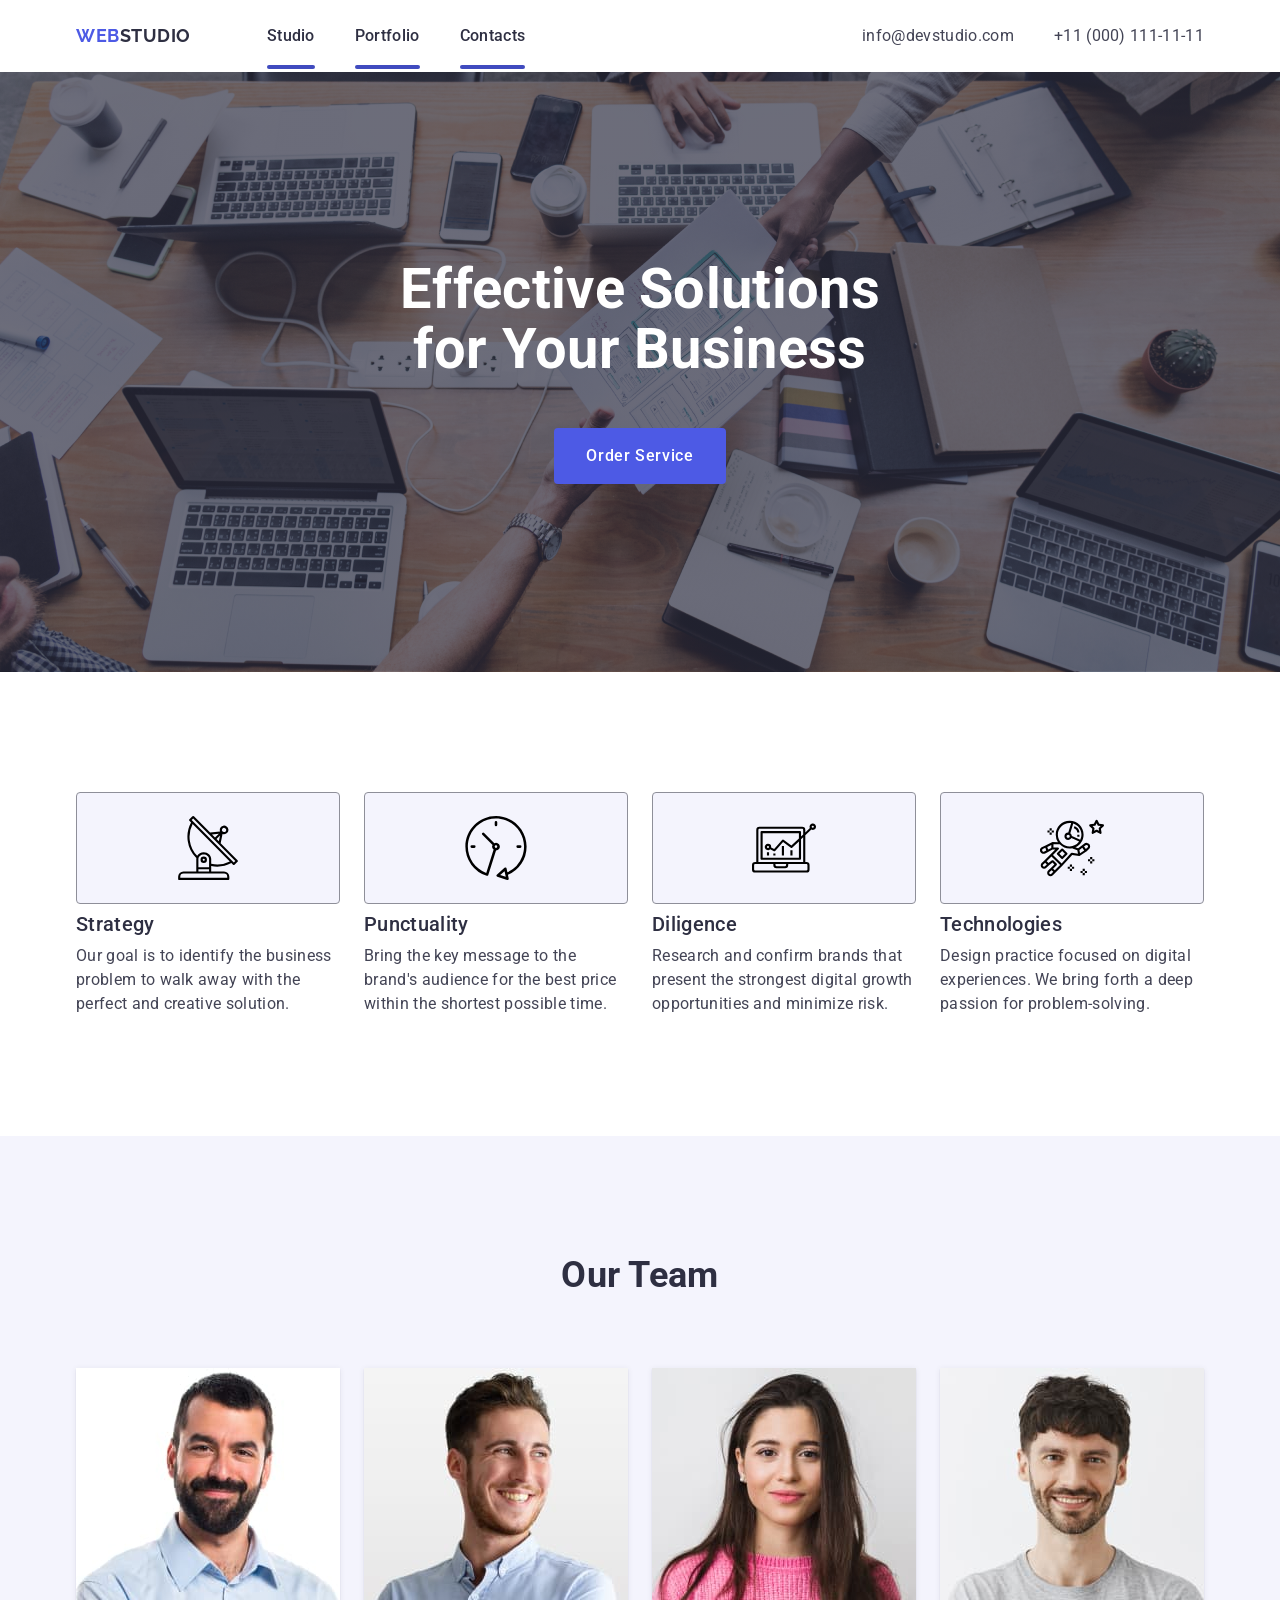
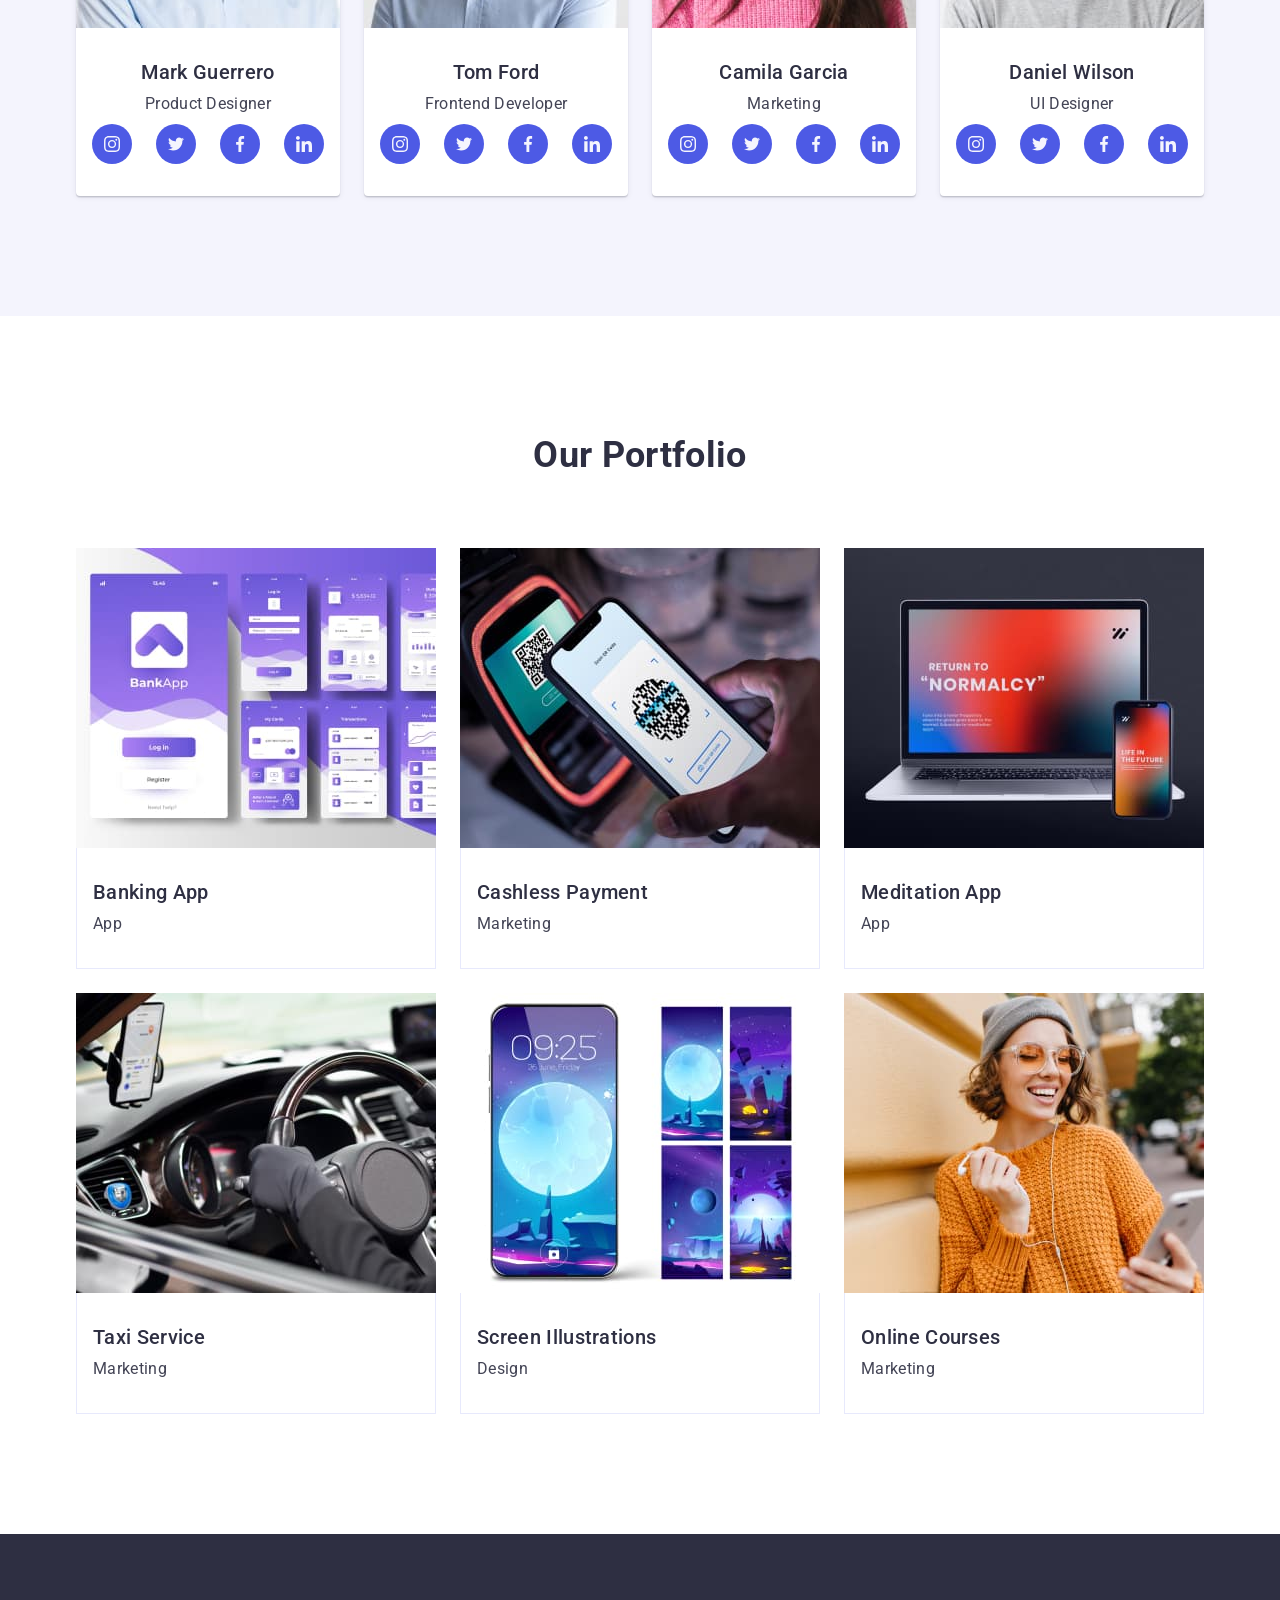
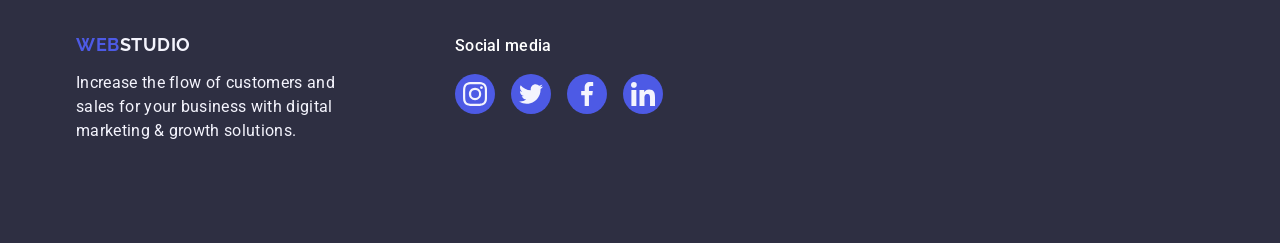
==== commit a46acccd: "features icon" ====
--- a/index.html
+++ b/index.html
@@ -63,6 +63,11 @@
         <div class="container">
           <ul class="features-list">
             <li class="features-item">
+              <div class="features-icons">
+                <svg width="64" height="64">
+                  <use href="./images/icons.svg#icon-antenna"></use>
+                </svg>
+              </div>
               <h3 class="features-item-title">Strategy</h3>
               <p class="features-item-text">
                 Our goal is to identify the business problem to walk away with
@@ -70,6 +75,11 @@
               </p>
             </li>
             <li class="features-item">
+              <div class="features-icons">
+                <svg width="64" height="64">
+                  <use href="./images/icons.svg#icon-clock"></use>
+                </svg>
+              </div>
               <h3 class="features-item-title">Punctuality</h3>
               <p class="features-item-text">
                 Bring the key message to the brand's audience for the best price
@@ -77,6 +87,11 @@
               </p>
             </li>
             <li class="features-item">
+              <div class="features-icons">
+                <svg width="64" height="64">
+                  <use href="./images/icons.svg#icon-diagram"></use>
+                </svg>
+              </div>
               <h3 class="features-item-title">Diligence</h3>
               <p class="features-item-text">
                 Research and confirm brands that present the strongest digital
@@ -84,6 +99,11 @@
               </p>
             </li>
             <li class="features-item">
+              <div class="features-icons">
+                <svg width="64" height="64">
+                  <use href="./images/icons.svg#icon-astronaut"></use>
+                </svg>
+              </div>
               <h3 class="features-item-title">Technologies</h3>
               <p class="features-item-text">
                 Design practice focused on digital experiences. We bring forth a
--- a/styles/styles.css
+++ b/styles/styles.css
@@ -9,7 +9,7 @@
   --dark-color: #2e2f42;
   --success-color: #31d0aa;
   --text-color: #434455;
-  --subtle-text-color: #8e9f99;
+  --subtle-text-color: #8e8f99;
   --accent-color: #e7e9fc;
   --light-color: #f4f4fd;
   --white-color: #fff;
@@ -86,6 +86,7 @@
   font-size: 16px;
   color: var(--dark-color);
   line-height: 1.5;
+  position: relative;
 }
 
 .menu-link:hover,
@@ -93,6 +94,17 @@
 .contact-link:hover,
 .contact-link:focus {
   color: var(--pressed-state-color);
+}
+
+.menu-link::after {
+  content: '';
+  width: 100%;
+  height: 4px;
+  background-color: var(--pressed-state-color);
+  border-radius: 2px;
+  position: absolute;
+  left: 0;
+  bottom: -24px;
 }
 
 .contact-link {
@@ -166,6 +178,12 @@
   flex-basis: calc((100% - 72px) / 4);
 }
 
+.features-item {
+  display: flex;
+  flex-direction: column;
+  gap: 8px;
+}
+
 .features-item-title {
   font-weight: 500;
   font-size: 20px;
@@ -174,11 +192,20 @@
 }
 
 .features-item-text {
-  margin-top: 8px;
-  font-size: 16px;
-  line-height: 1.5;
-}
-
+  font-size: 16px;
+  line-height: 1.5;
+}
+
+.features-icons {
+  width: 264px;
+  height: 112px;
+  display: flex;
+  justify-content: center;
+  align-items: center;
+  background-color: var(--light-color);
+  border: 1px solid var(--subtle-text-color);
+  border-radius: 4px;
+}
 .team {
   background-color: var(--light-color);
 }
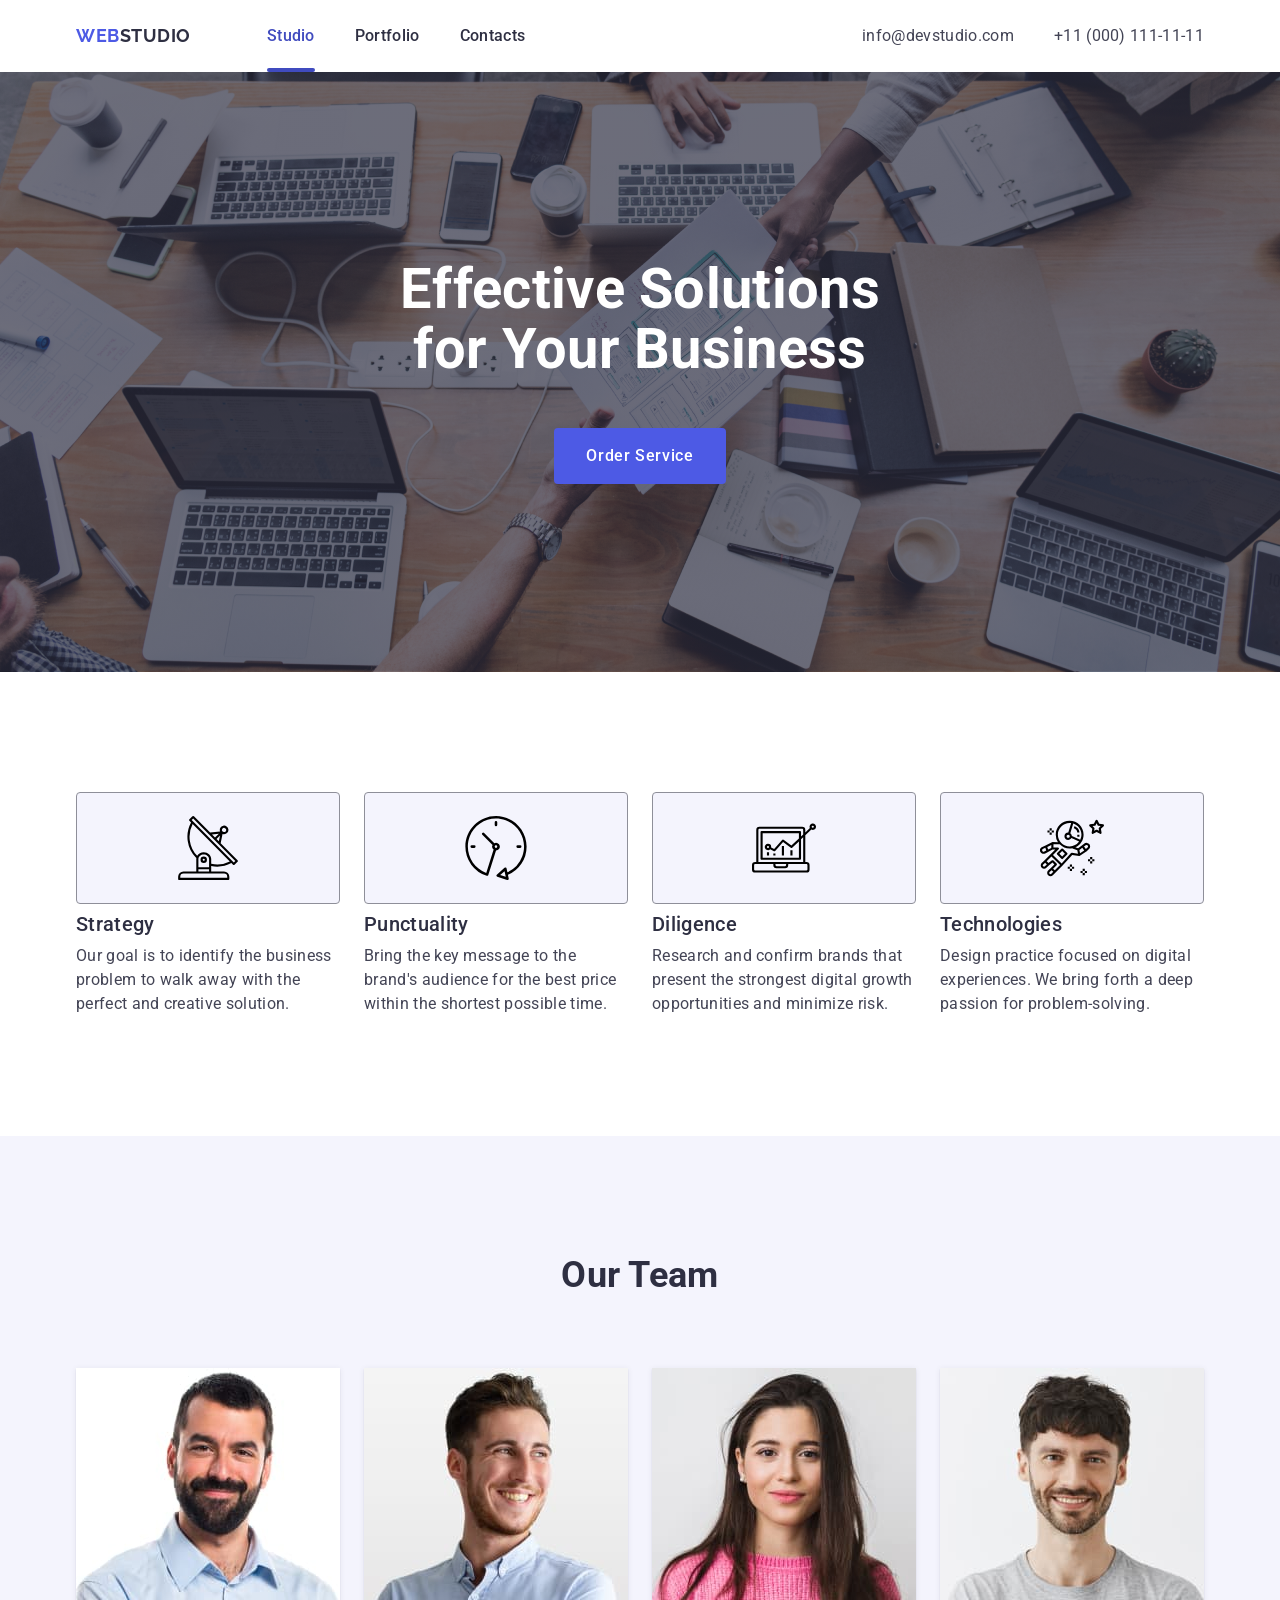
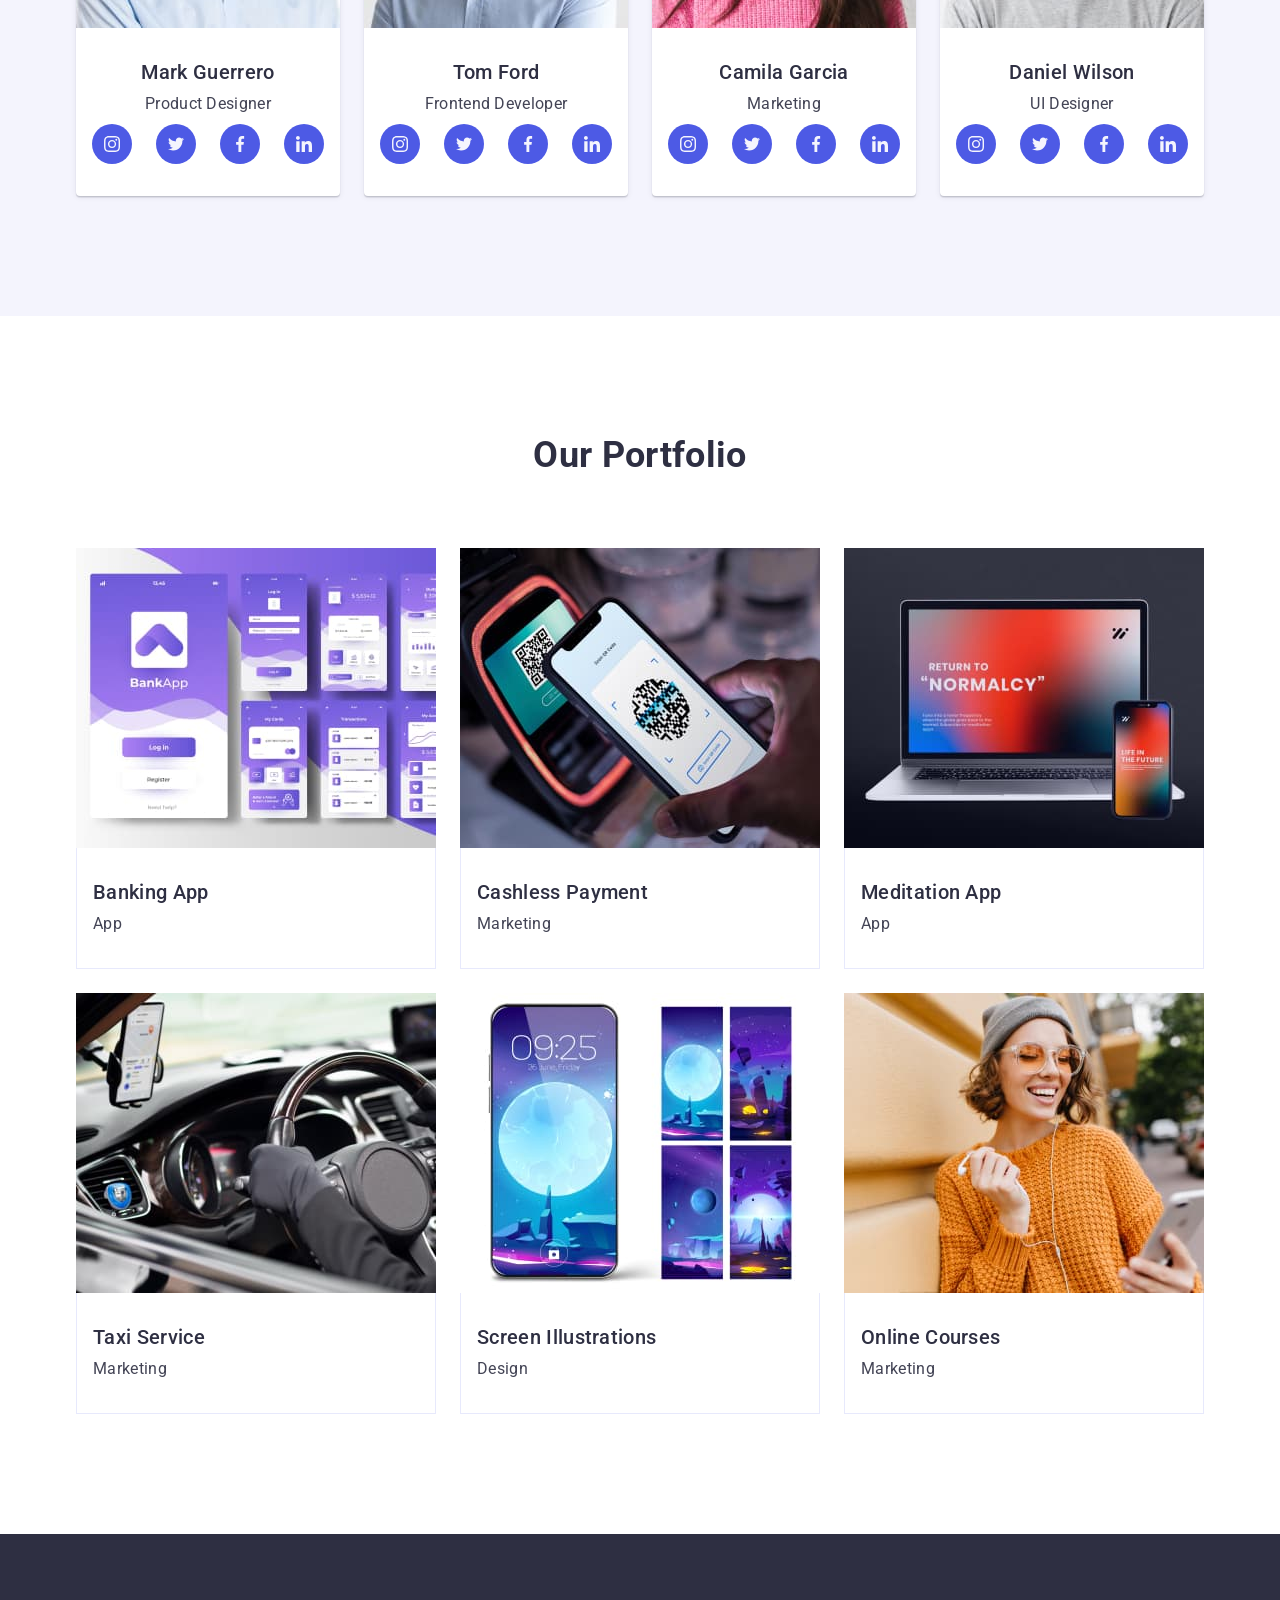
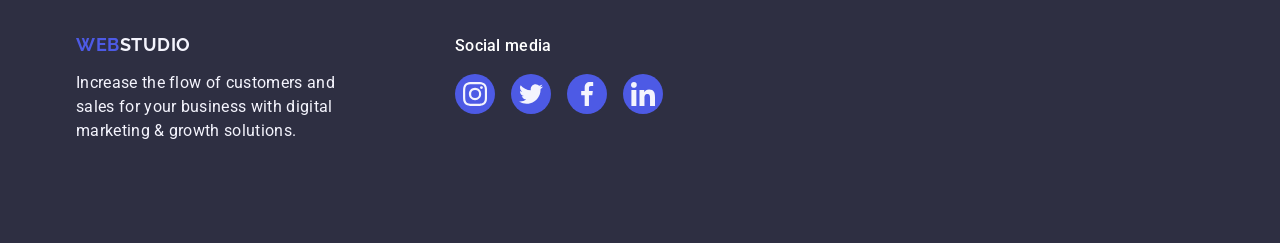
==== commit 8053754c: "active menu element" ====
--- a/index.html
+++ b/index.html
@@ -23,7 +23,7 @@
         <nav class="navigation">
           <ul class="menu">
             <li class="menu-item">
-              <a href="" class="menu-link">Studio</a>
+              <a href="" class="menu-link active">Studio</a>
             </li>
             <li class="menu-item">
               <a href="" class="menu-link">Portfolio</a>
--- a/styles/styles.css
+++ b/styles/styles.css
@@ -52,8 +52,6 @@
   display: flex;
   align-items: center;
   justify-content: space-between;
-  padding-top: 24px;
-  padding-bottom: 24px;
 }
 
 .logo {
@@ -86,7 +84,9 @@
   font-size: 16px;
   color: var(--dark-color);
   line-height: 1.5;
-  position: relative;
+  padding-top: 24px;
+  padding-bottom: 24px;
+  display: block;
 }
 
 .menu-link:hover,
@@ -96,15 +96,20 @@
   color: var(--pressed-state-color);
 }
 
-.menu-link::after {
+.menu-link.active {
+  position: relative;
+  color: var(--pressed-state-color);
+}
+
+.menu-link.active::after {
+  display: block;
   content: '';
-  width: 100%;
   height: 4px;
   background-color: var(--pressed-state-color);
   border-radius: 2px;
   position: absolute;
-  left: 0;
-  bottom: -24px;
+  width: 100%;
+  bottom: 0;
 }
 
 .contact-link {
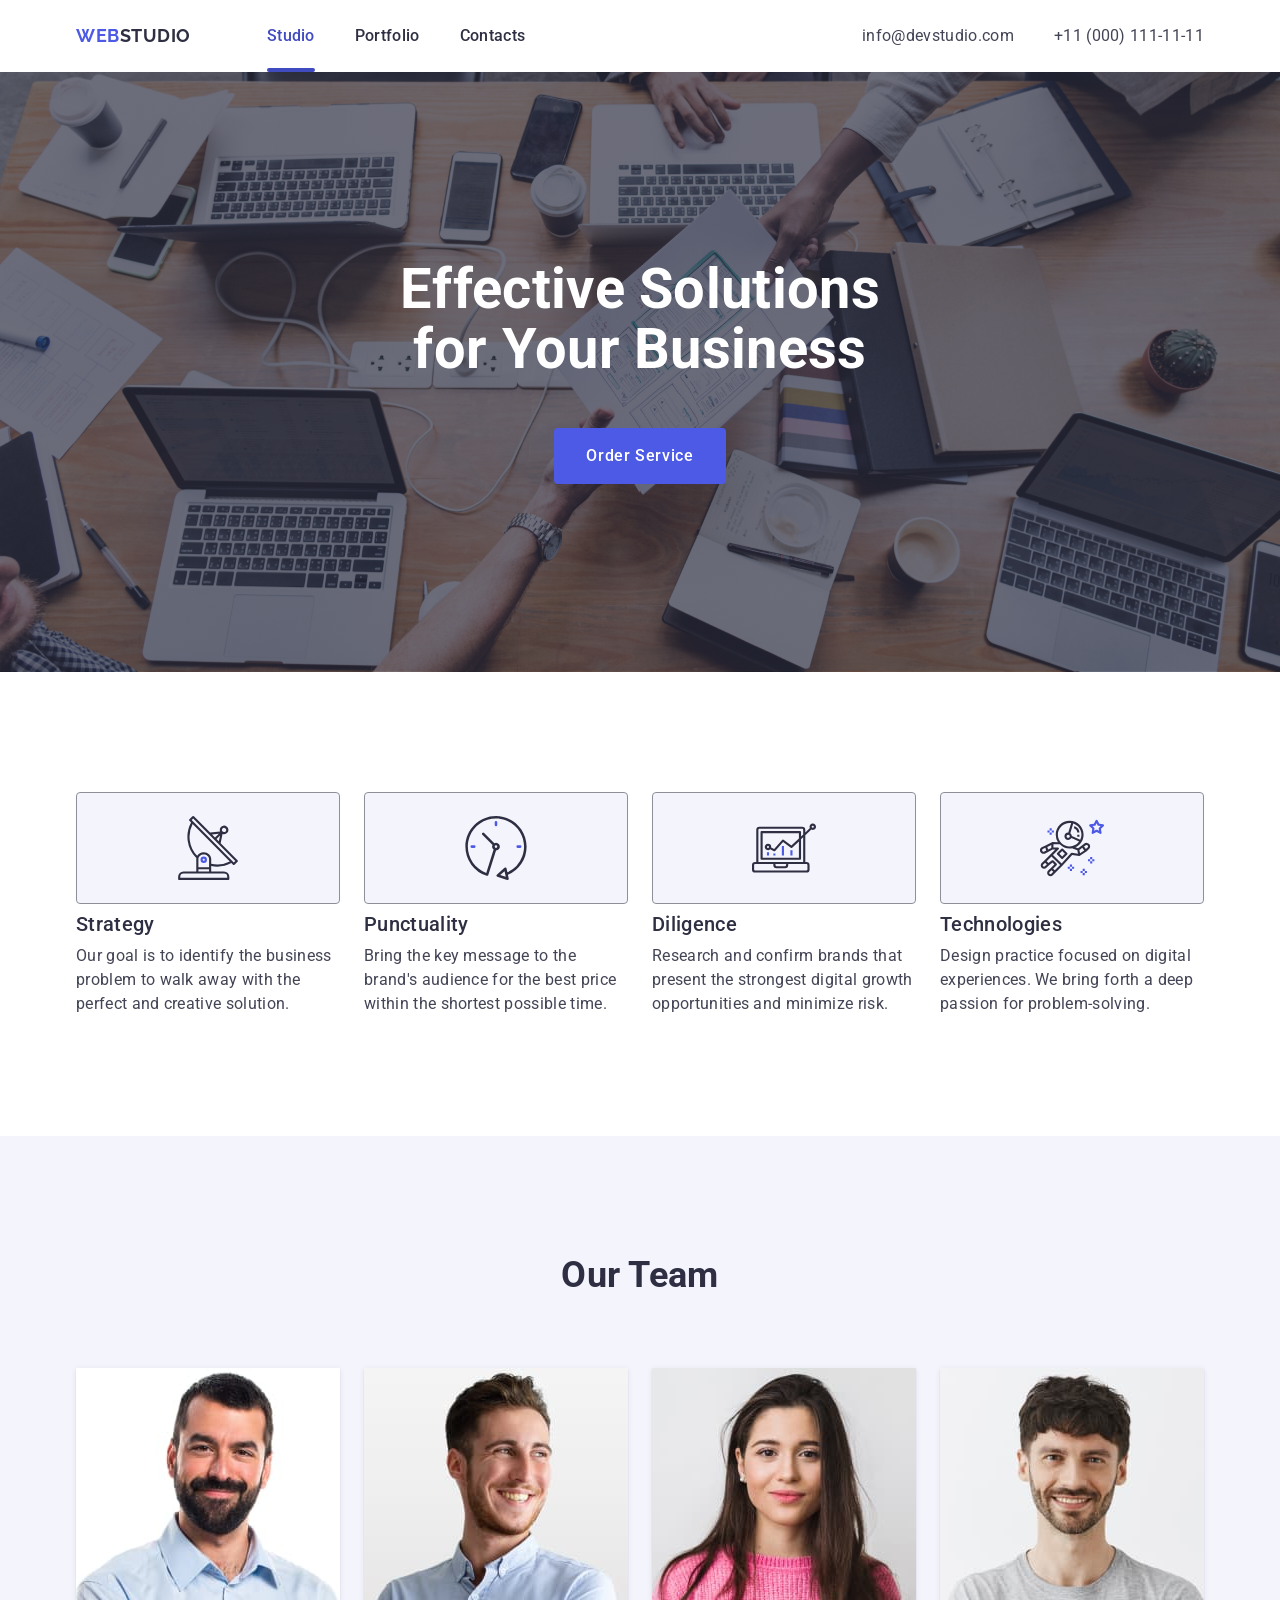
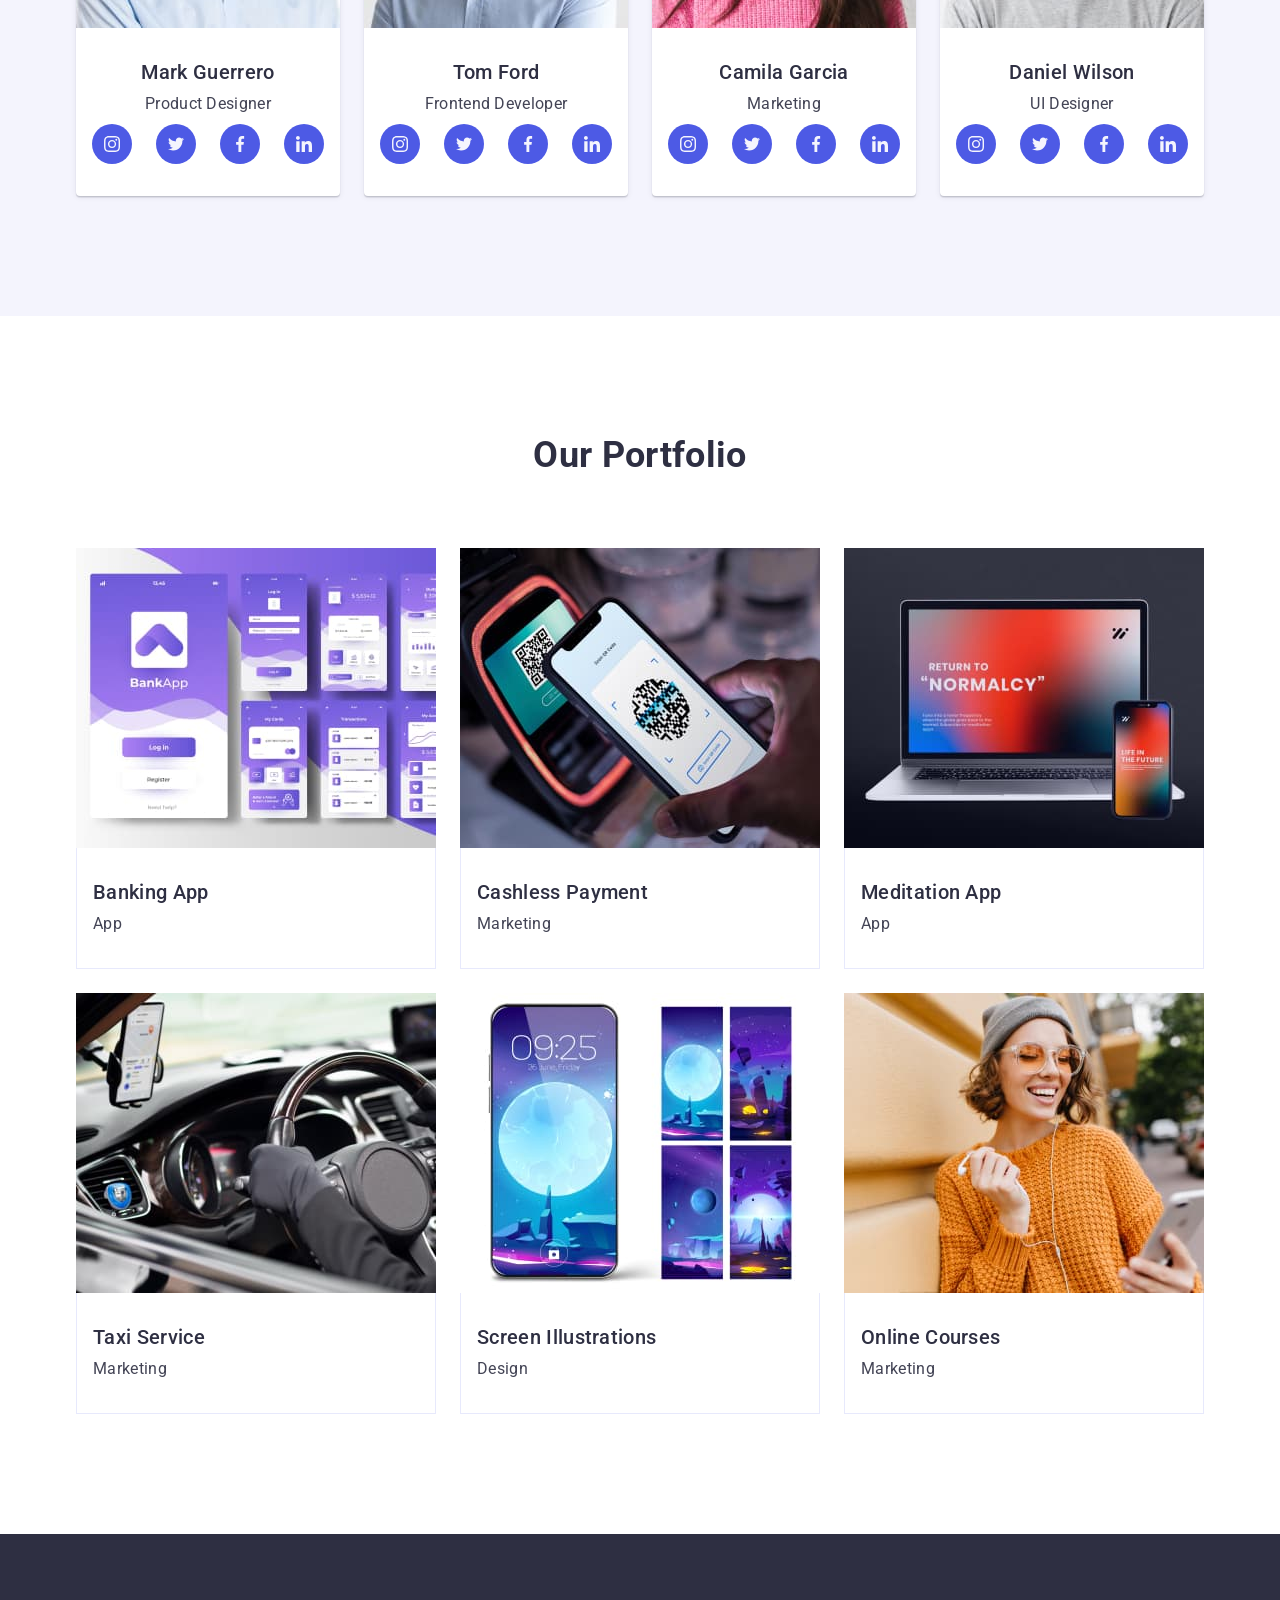
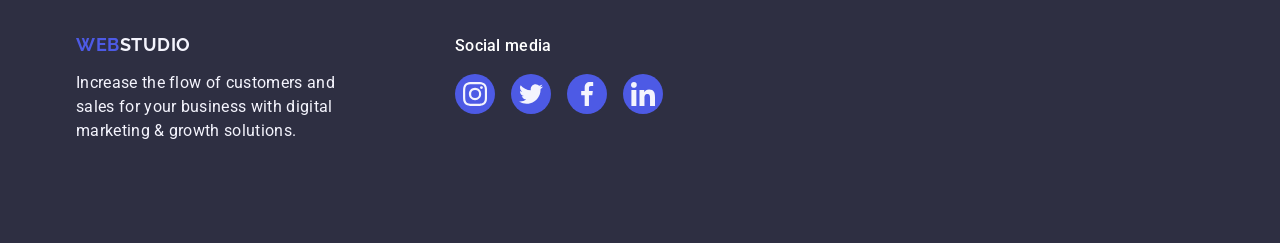
==== commit a15581dd: "add portfolio box" ====
--- a/index.html
+++ b/index.html
@@ -293,72 +293,126 @@
           <h2 class="section-title">Our Portfolio</h2>
           <ul class="portfolio-list">
             <li class="portfolio-item">
-              <img
-                src="./images/banking.jpg"
-                alt="Portfolio bank app"
-                width="360"
-                height="300"
-              />
+              <div class="portfolio-box">
+                <img
+                  src="./images/banking.jpg"
+                  alt="Portfolio bank app"
+                  width="360"
+                  height="300"
+                />
+                <div class="portfolio-overlay">
+                  <p class="portfolio-overlay-text">
+                    14 Stylish and User-Friendly App Design Concepts · Task
+                    Manager App · Calorie Tracker App · Exotic Fruit Ecommerce
+                    App · Cloud Storage App
+                  </p>
+                </div>
+              </div>
               <div class="portfolio-info">
                 <h3 class="portfolio-item-name">Banking App</h3>
                 <p class="portfolio-item-text">App</p>
               </div>
             </li>
             <li class="portfolio-item">
-              <img
-                src="./images/cashless-payment.jpg"
-                alt="Portfolio payment"
-                width="360"
-                height="300"
-              />
+              <div class="portfolio-box">
+                <img
+                  src="./images/cashless-payment.jpg"
+                  alt="Portfolio payment"
+                  width="360"
+                  height="300"
+                />
+                <div class="portfolio-overlay">
+                  <p class="portfolio-overlay-text">
+                    14 Stylish and User-Friendly App Design Concepts · Task
+                    Manager App · Calorie Tracker App · Exotic Fruit Ecommerce
+                    App · Cloud Storage App
+                  </p>
+                </div>
+              </div>
               <div class="portfolio-info">
                 <h3 class="portfolio-item-name">Cashless Payment</h3>
                 <p class="portfolio-item-text">Marketing</p>
               </div>
             </li>
             <li class="portfolio-item">
-              <img
-                src="./images/meditation-app.jpg"
-                alt="Portfolio meditation app"
-                width="360"
-                height="300"
-              />
+              <div class="portfolio-box">
+                <img
+                  src="./images/meditation-app.jpg"
+                  alt="Portfolio meditation app"
+                  width="360"
+                  height="300"
+                />
+                <div class="portfolio-overlay">
+                  <p class="portfolio-overlay-text">
+                    14 Stylish and User-Friendly App Design Concepts · Task
+                    Manager App · Calorie Tracker App · Exotic Fruit Ecommerce
+                    App · Cloud Storage App
+                  </p>
+                </div>
+              </div>
               <div class="portfolio-info">
                 <h3 class="portfolio-item-name">Meditation App</h3>
                 <p class="portfolio-item-text">App</p>
               </div>
             </li>
             <li class="portfolio-item">
-              <img
-                src="./images/taxi-service.jpg"
-                alt="Portfolio taxi service"
-                width="360"
-                height="300"
-              />
+              <div class="portfolio-box">
+                <img
+                  src="./images/taxi-service.jpg"
+                  alt="Portfolio taxi service"
+                  width="360"
+                  height="300"
+                />
+                <div class="portfolio-overlay">
+                  <p class="portfolio-overlay-text">
+                    14 Stylish and User-Friendly App Design Concepts · Task
+                    Manager App · Calorie Tracker App · Exotic Fruit Ecommerce
+                    App · Cloud Storage App
+                  </p>
+                </div>
+              </div>
               <div class="portfolio-info">
                 <h3 class="portfolio-item-name">Taxi Service</h3>
                 <p class="portfolio-item-text">Marketing</p>
               </div>
             </li>
             <li class="portfolio-item">
-              <img
-                src="./images/screen-illustrations.jpg"
-                alt="Portfolio screen illustrations"
-                width="360"
-                height="300"
-              />
+              <div class="portfolio-box">
+                <img
+                  src="./images/screen-illustrations.jpg"
+                  alt="Portfolio screen illustrations"
+                  width="360"
+                  height="300"
+                />
+                <div class="portfolio-overlay">
+                  <p class="portfolio-overlay-text">
+                    14 Stylish and User-Friendly App Design Concepts · Task
+                    Manager App · Calorie Tracker App · Exotic Fruit Ecommerce
+                    App · Cloud Storage App
+                  </p>
+                </div>
+              </div>
               <div class="portfolio-info">
                 <h3 class="portfolio-item-name">Screen Illustrations</h3>
                 <p class="portfolio-item-text">Design</p>
               </div>
             </li>
             <li class="portfolio-item">
-              <img
-                src="./images/online-courses.jpg"
-                alt="Portfolio online courses"
-                width="360"
-                height="300"
-              />
+              <div class="portfolio-box">
+                <img
+                  src="./images/online-courses.jpg"
+                  alt="Portfolio online courses"
+                  width="360"
+                  height="300"
+                />
+                <div class="portfolio-overlay">
+                  <p class="portfolio-overlay-text">
+                    14 Stylish and User-Friendly App Design Concepts · Task
+                    Manager App · Calorie Tracker App · Exotic Fruit Ecommerce
+                    App · Cloud Storage App
+                  </p>
+                </div>
+              </div>
               <div class="portfolio-info">
                 <h3 class="portfolio-item-name">Online Courses</h3>
                 <p class="portfolio-item-text">Marketing</p>
--- a/styles/styles.css
+++ b/styles/styles.css
@@ -14,10 +14,11 @@
   --light-color: #f4f4fd;
   --white-color: #fff;
   --modal-color: #fcfcfc;
+  --cubic-bezier: cubic-bezier(0.4, 0, 0.2, 1);
 }
 
 body {
-  font-family: 'Roboto', sans-serif;
+  font-family: "Roboto", sans-serif;
   color: var(--text-color);
   background-color: var(--white-color);
   letter-spacing: 0.02em;
@@ -55,7 +56,7 @@
 }
 
 .logo {
-  font-family: 'Raleway', sans-serif;
+  font-family: "Raleway", sans-serif;
   font-size: 18px;
   font-weight: 700;
   color: var(--primary-brand-color);
@@ -94,6 +95,7 @@
 .contact-link:hover,
 .contact-link:focus {
   color: var(--pressed-state-color);
+  transition: color 250ms var(--cubic-bezier);
 }
 
 .menu-link.active {
@@ -103,7 +105,7 @@
 
 .menu-link.active::after {
   display: block;
-  content: '';
+  content: "";
   height: 4px;
   background-color: var(--pressed-state-color);
   border-radius: 2px;
@@ -251,6 +253,42 @@
   flex-basis: calc((100% - 48px) / 3);
 }
 
+.portfolio-item:hover,
+.portfolio-item:focus {
+  cursor: pointer;
+  box-shadow: 0px 2px 1px 0px rgba(46, 47, 66, 0.08),
+    0px 1px 1px 0px rgba(46, 47, 66, 0.16),
+    0px 1px 6px 0px rgba(46, 47, 66, 0.08);
+  transition: box-shadow 250ms var(--cubic-bezier);
+}
+
+.portfolio-box {
+  position: relative;
+  overflow: hidden;
+}
+
+.portfolio-overlay {
+  position: absolute;
+  top: 0;
+  left: 0;
+  padding: 40px 32px 164px;
+  width: 100%;
+  height: 100%;
+  transform: translateY(100%);
+  transition: transform 250ms var(--cubic-bezier);
+  background-color: var(--primary-brand-color);
+}
+
+.portfolio-item:hover .portfolio-overlay {
+  transform: translateY(0);
+}
+
+.portfolio-overlay-text {
+  font-size: 16px;
+  line-height: 1.5;
+  color: var(--light-color);
+}
+
 .team-item-name,
 .portfolio-item-name {
   font-weight: 500;
@@ -300,11 +338,13 @@
 .social-media-link:hover,
 .social-media-link:focus {
   background-color: var(--pressed-state-color);
+  transition: background-color 250ms var(--cubic-bezier);
 }
 
 .social-media-footer-link:hover,
 .social-media-footer-link:focus {
   background-color: var(--success-color);
+  transition: background-color 250ms var(--cubic-bezier);
 }
 
 .social-media-icon {
